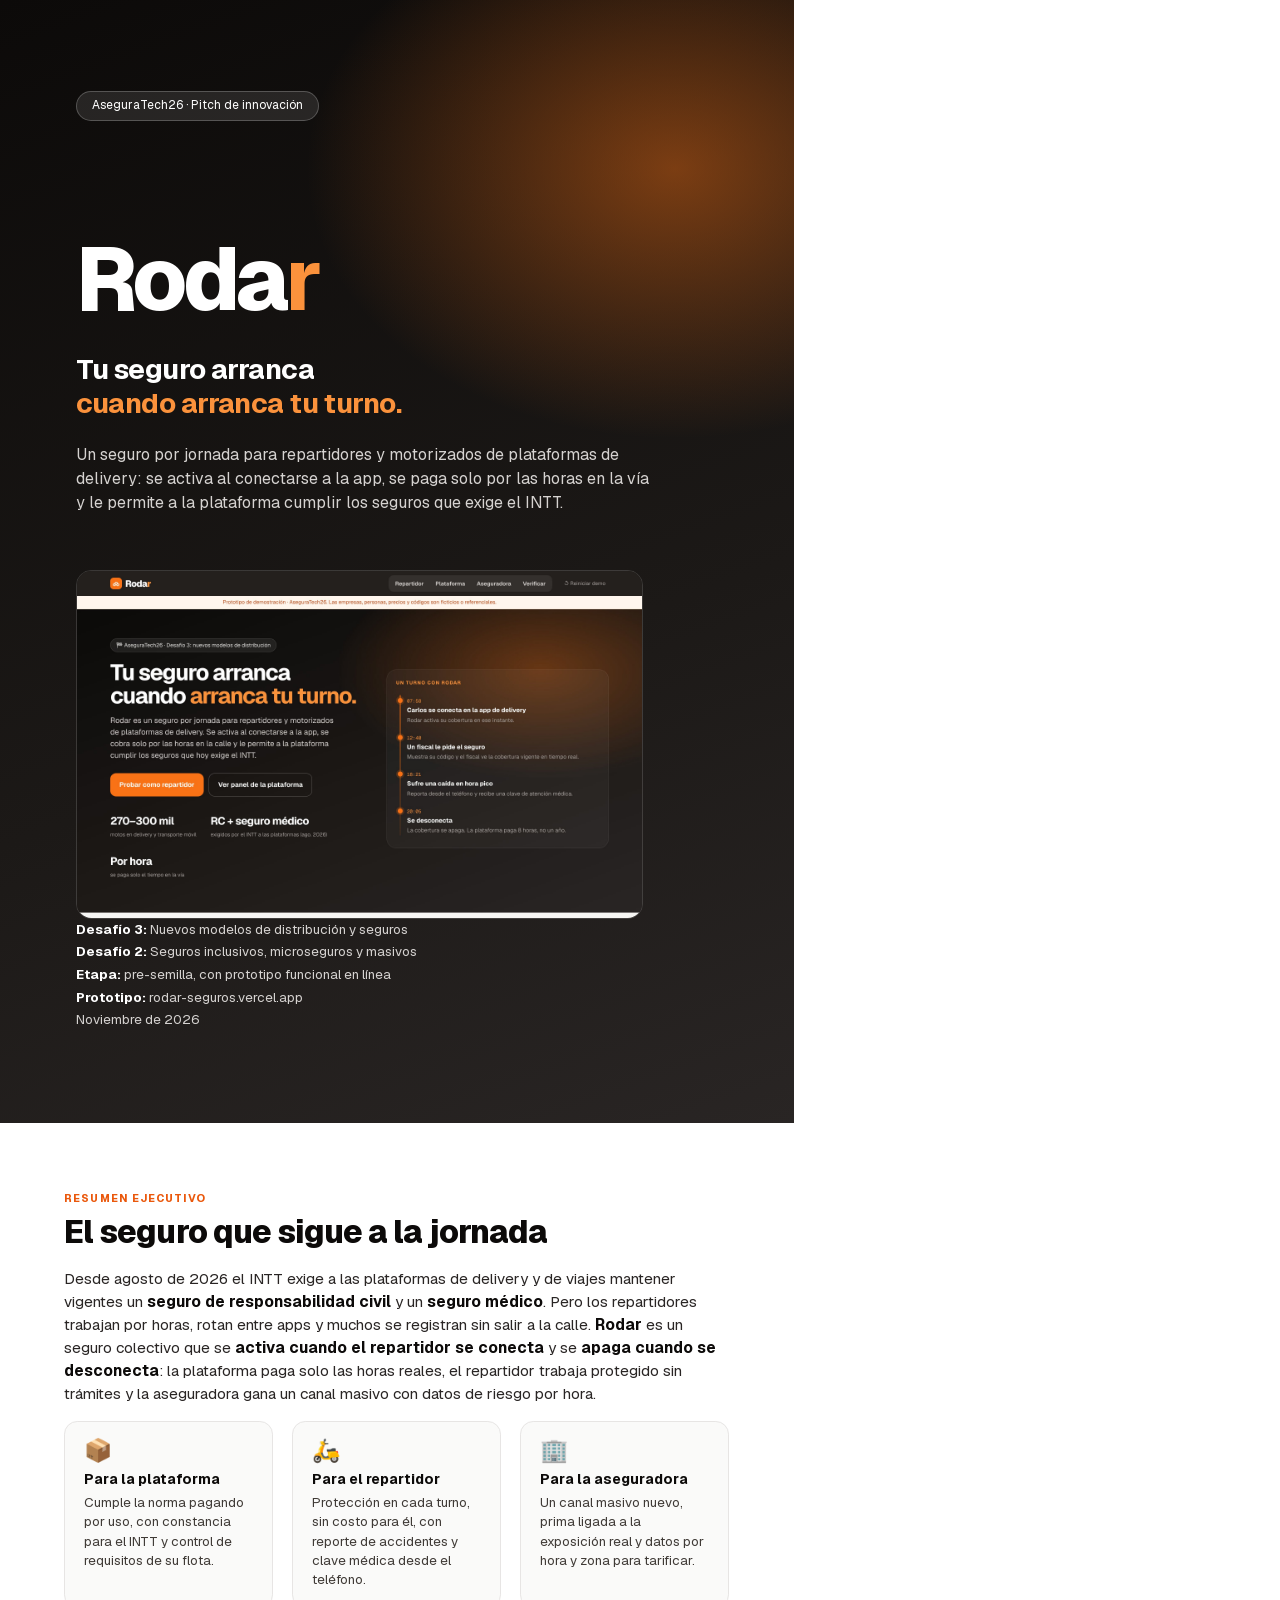
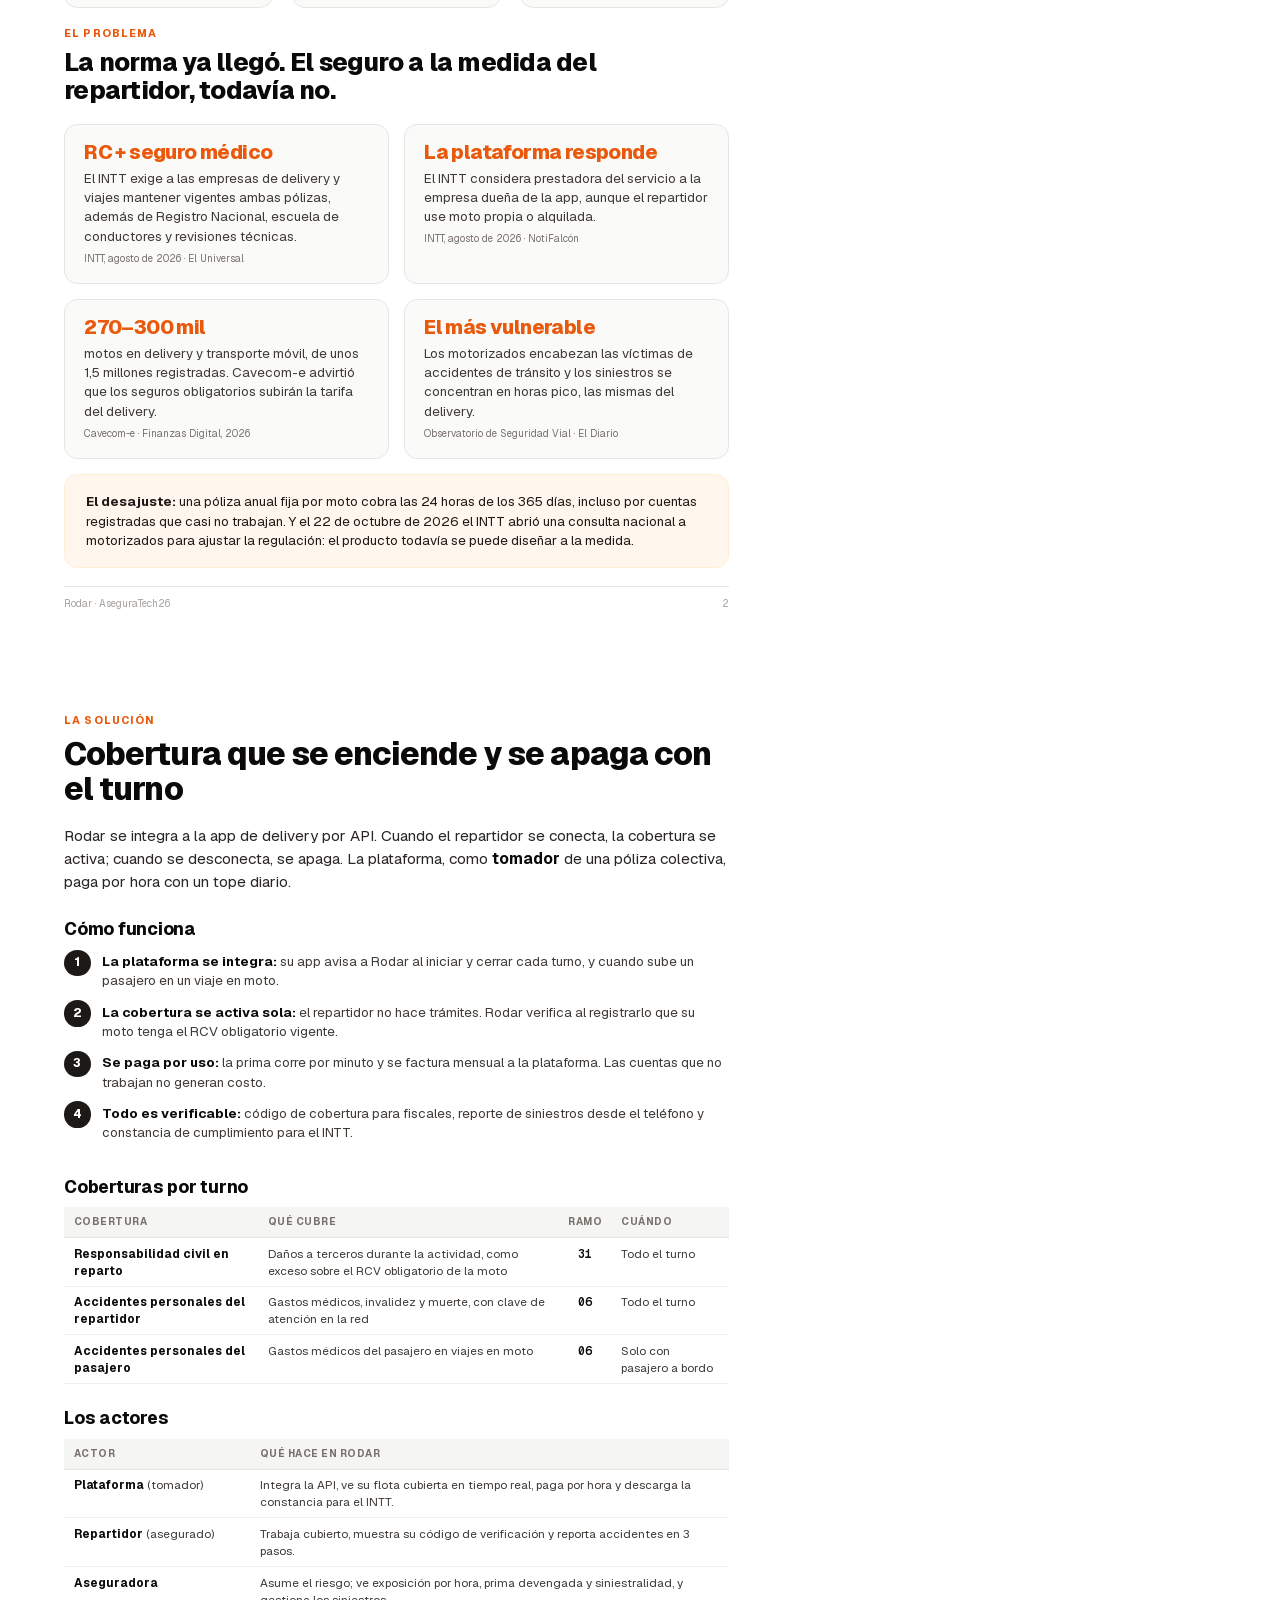
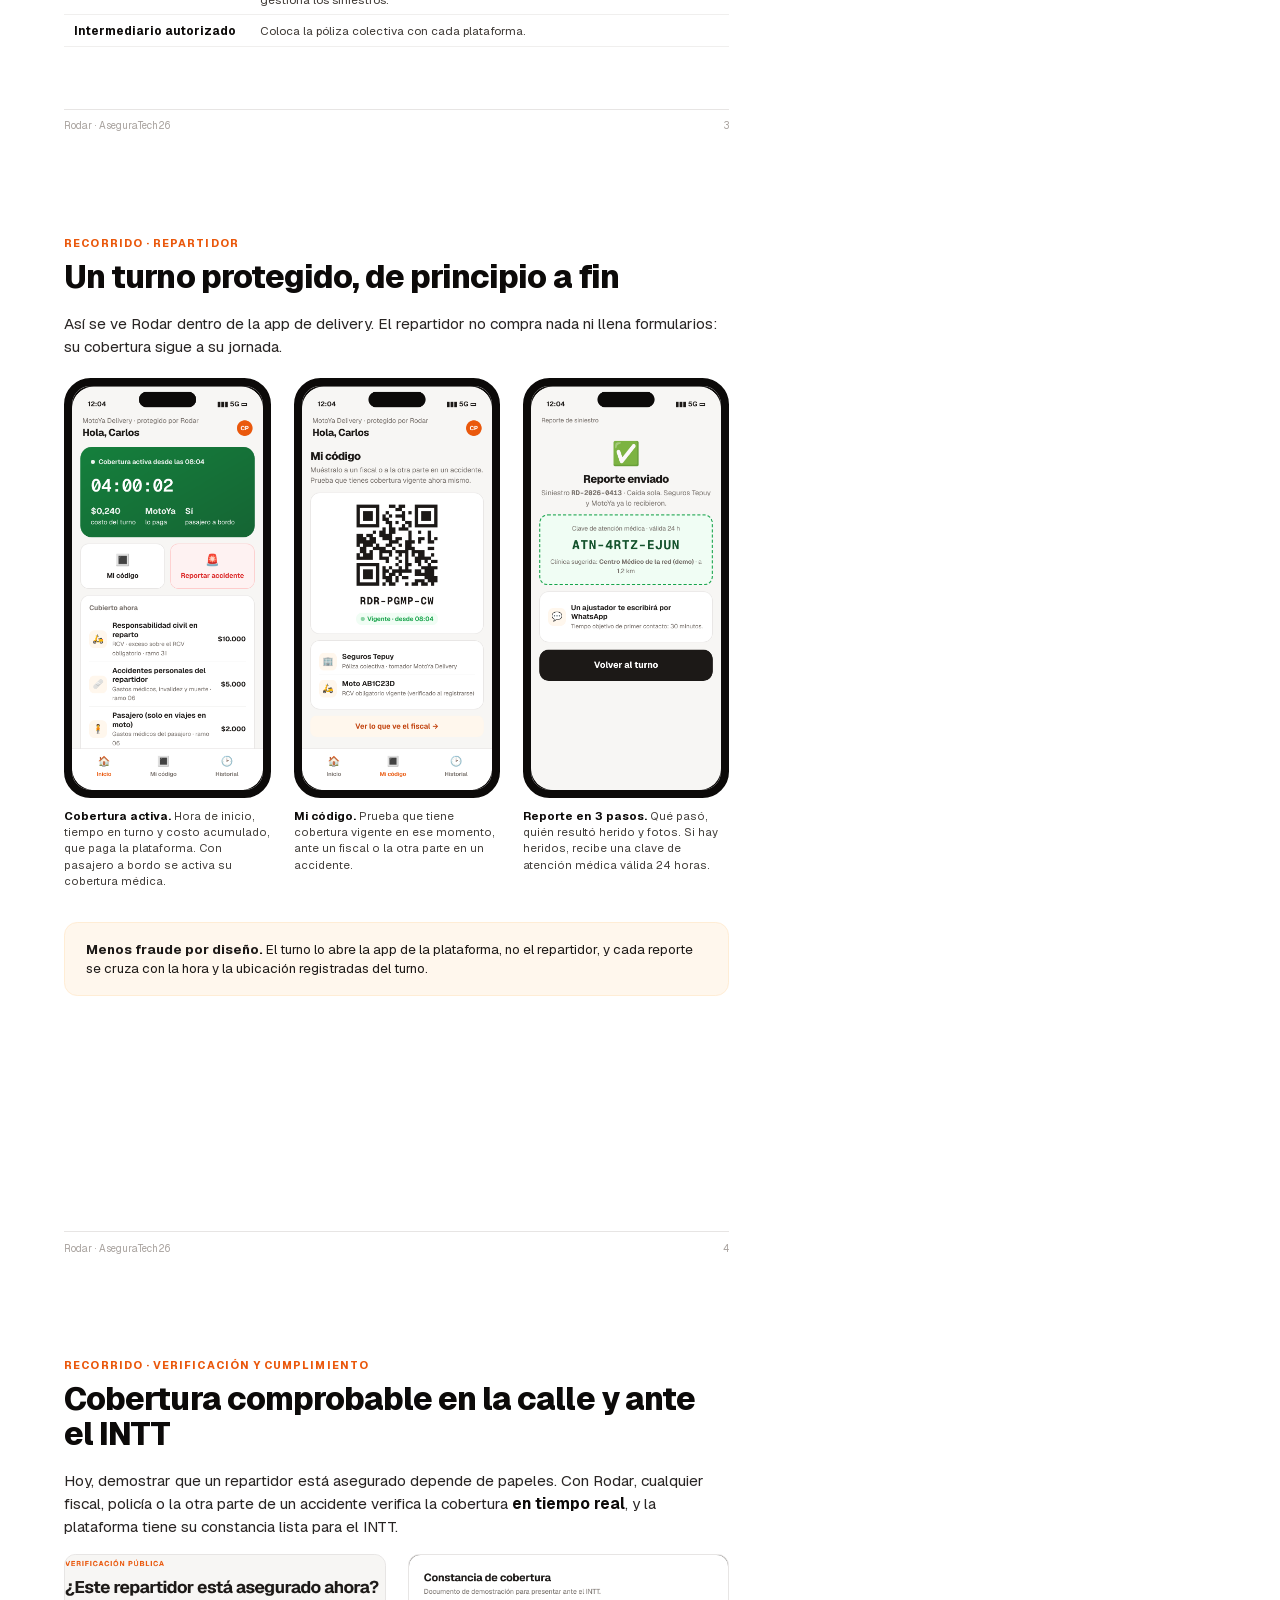
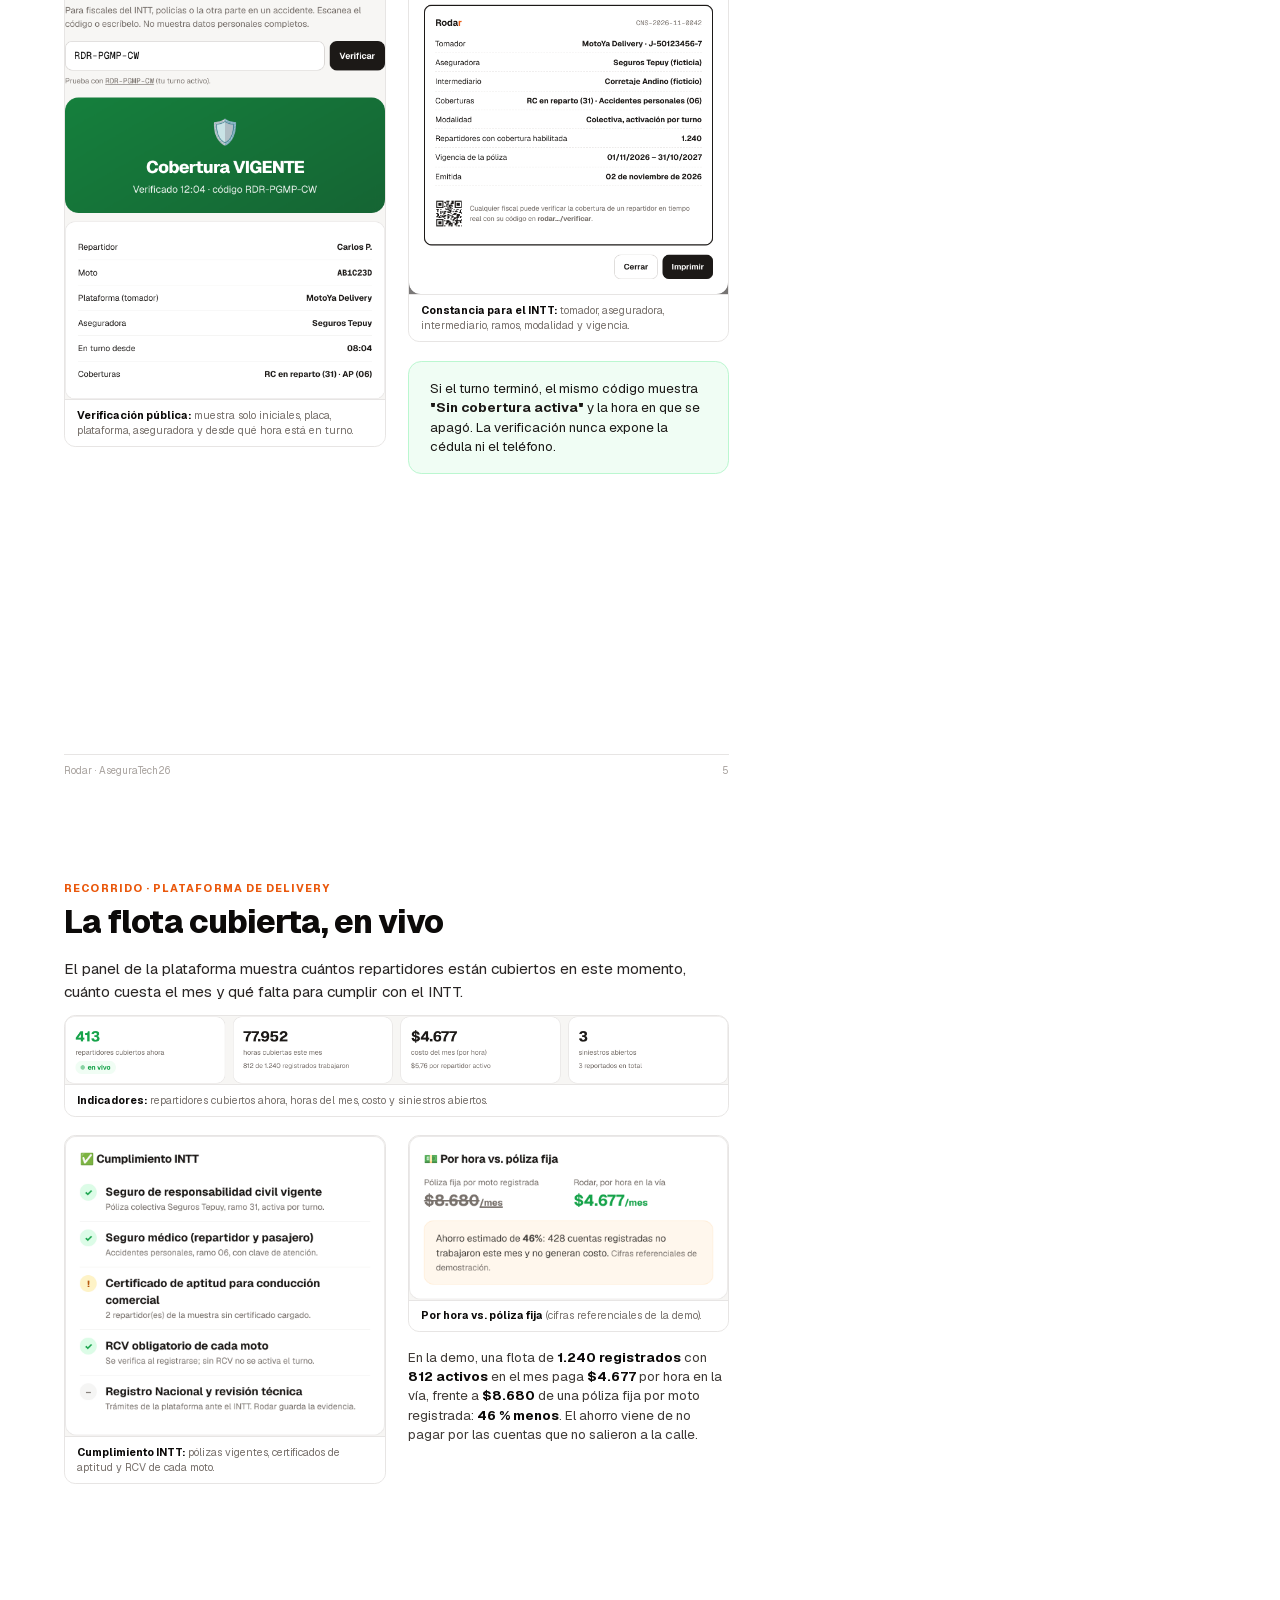
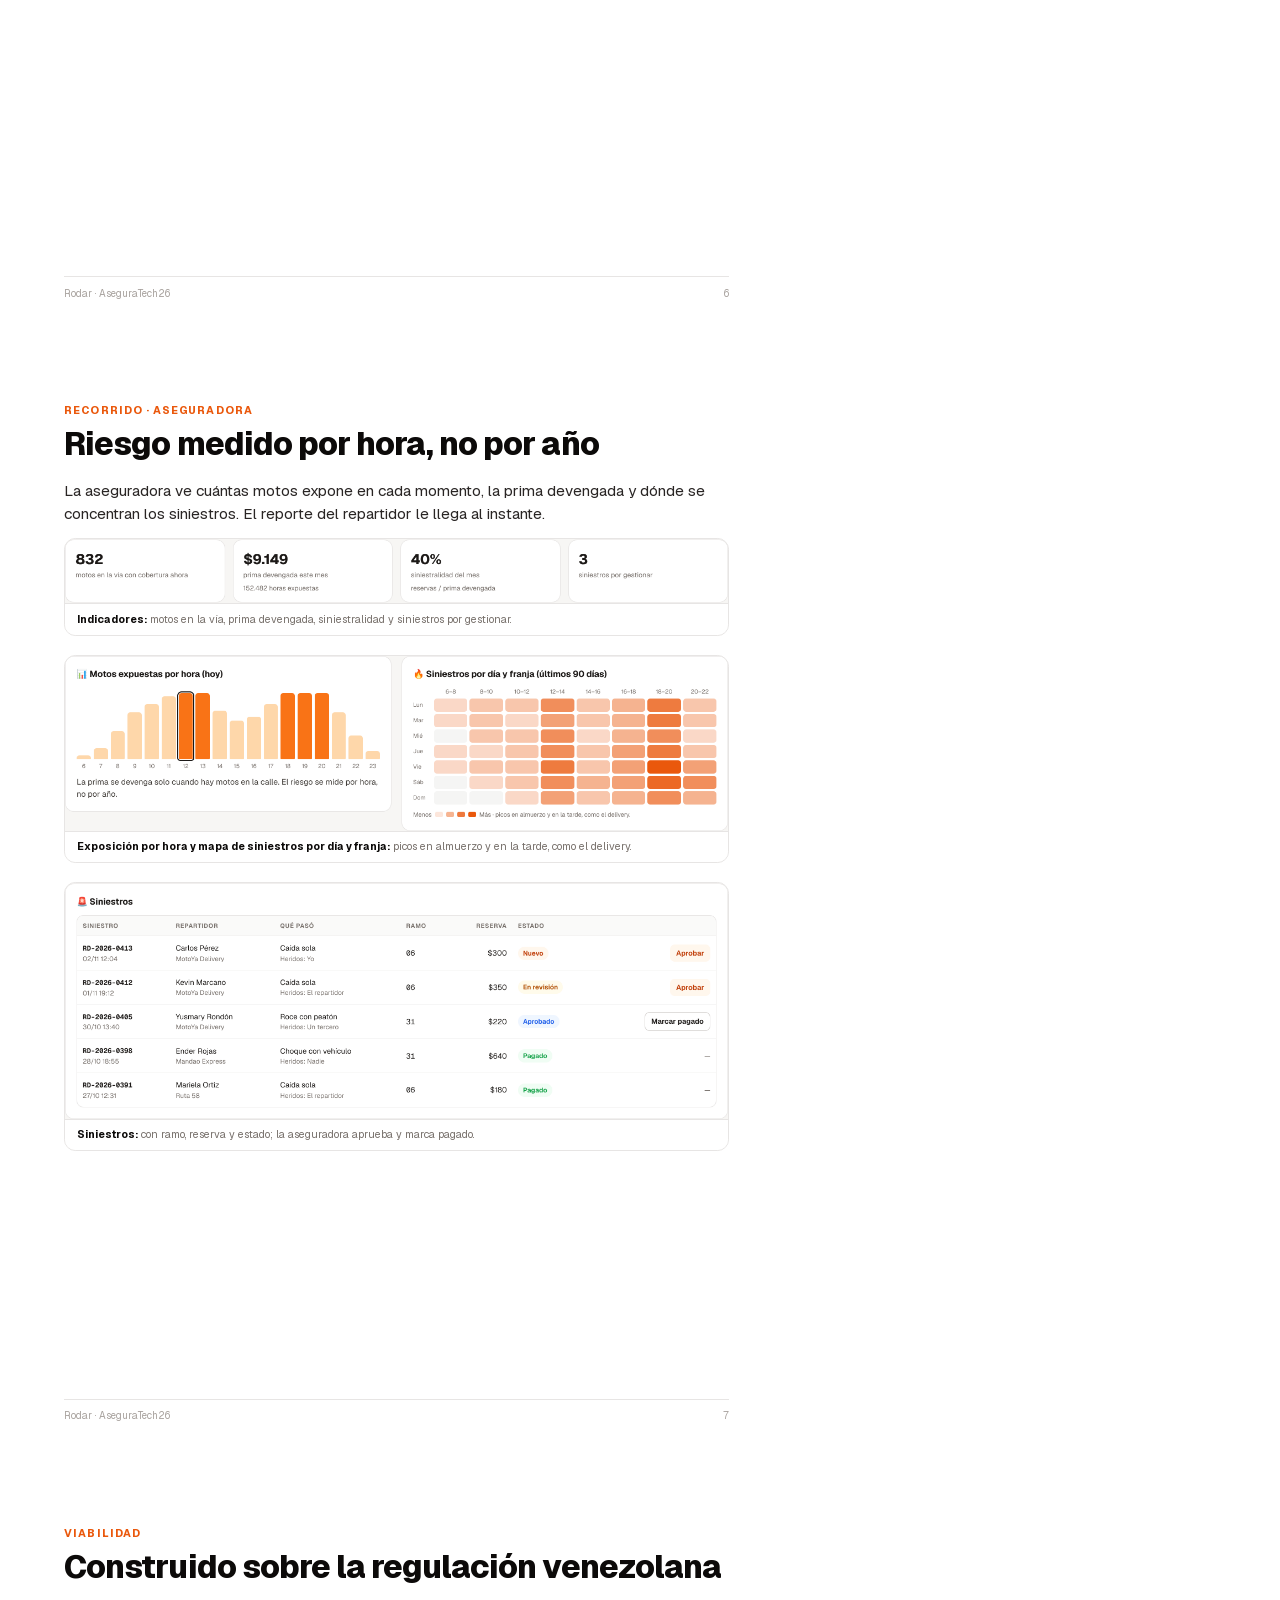
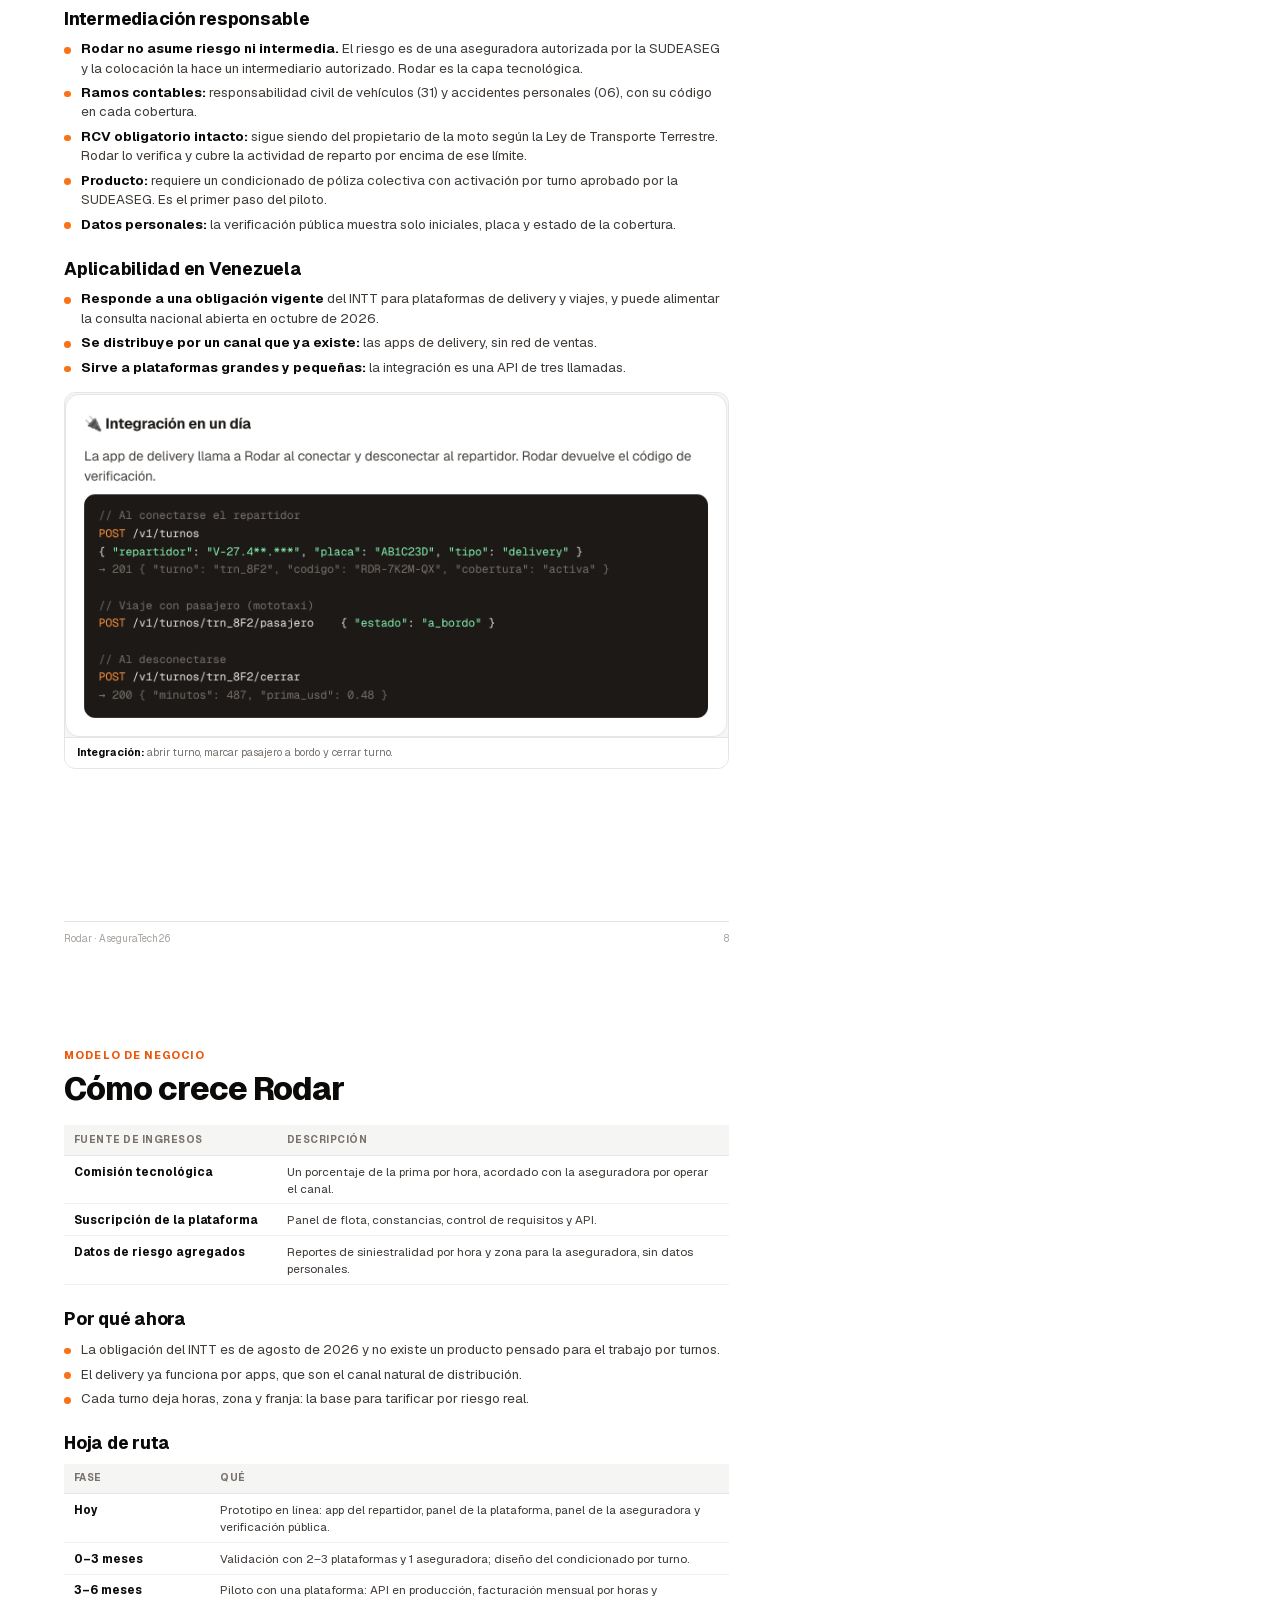
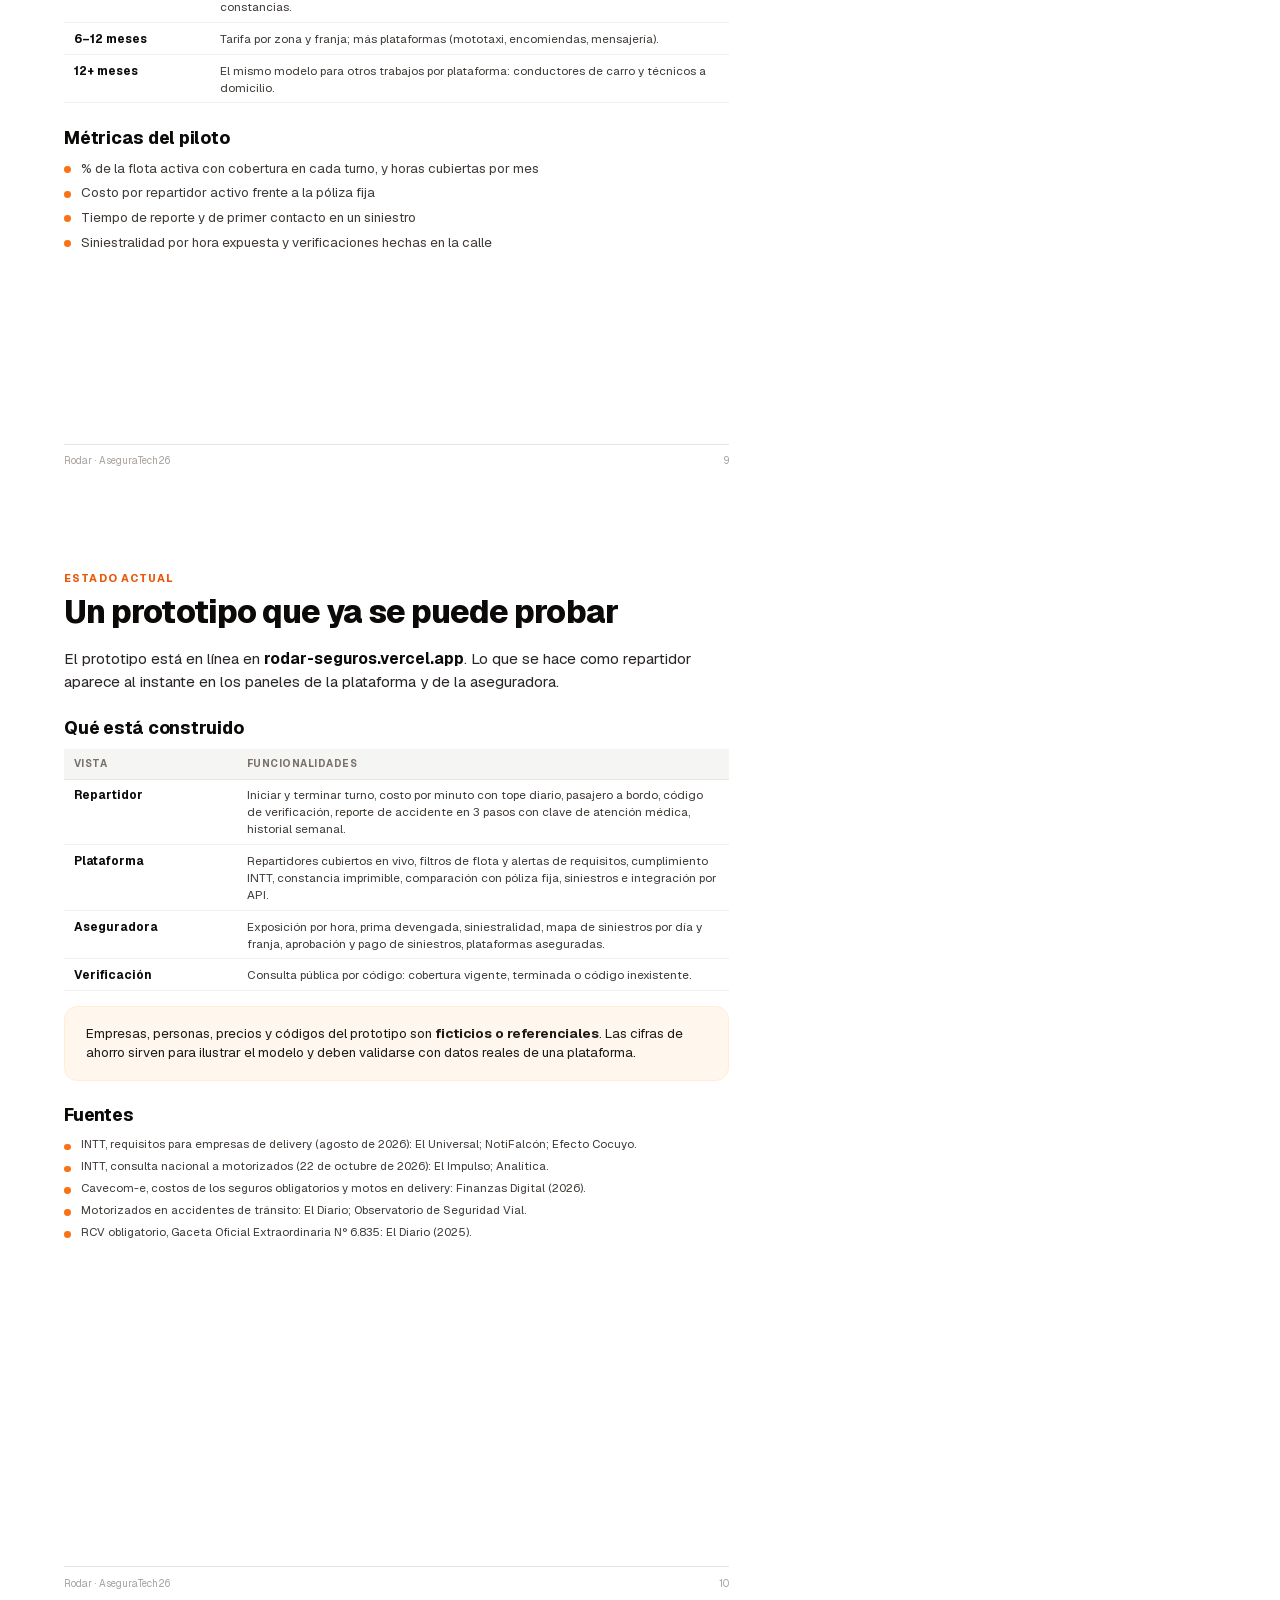
==== postulacion/principal.html @ de058128 "Rodar: prototipo, pitch y postulación AseguraTech26" ====
<!DOCTYPE html>
<html lang="es">
<head>
<meta charset="utf-8">
<title>Rodar — Propuesta de innovación · AseguraTech26</title>
<style>
  @font-face { font-family: Geist; src: url(geist.woff2) format("woff2"); font-weight: 100 900; }
  @font-face { font-family: GeistMono; src: url(geist-mono.woff2) format("woff2"); font-weight: 100 900; }
  @page { size: 210mm 297mm; margin: 0; }
  :root { --r50: #fff7ed; --r100: #ffedd5; --r200: #fed7aa; --r400: #fb923c; --r500: #f97316; --r600: #ea580c; --r700: #c2410c; --t950: #0c0a09; --t900: #1c1917; --t700: #44403c; --t500: #78716c; --t200: #e7e5e4; --t100: #f5f5f4; --verde: #16a34a; }
  * { box-sizing: border-box; margin: 0; padding: 0; }
  body { font-family: Geist, sans-serif; color: var(--t900); font-size: 10pt; line-height: 1.45; -webkit-print-color-adjust: exact; print-color-adjust: exact; }
  .pagina { width: 210mm; height: 297mm; position: relative; overflow: hidden; page-break-after: always; padding: 18mm 17mm 20mm; background: #fff; }
  .pagina:last-child { page-break-after: auto; }
  .pie { position: absolute; left: 17mm; right: 17mm; bottom: 9mm; display: flex; justify-content: space-between; font-size: 7.5pt; color: #a8a29e; border-top: 0.3mm solid var(--t200); padding-top: 2.5mm; }
  .seccion { font-size: 8pt; font-weight: 750; letter-spacing: 0.1em; text-transform: uppercase; color: var(--r600); }
  h1 { font-size: 24pt; font-weight: 800; letter-spacing: -0.03em; line-height: 1.1; color: var(--t950); margin: 2mm 0 5mm; }
  h2 { font-size: 13pt; font-weight: 750; letter-spacing: -0.015em; color: var(--t950); margin: 6mm 0 2mm; }
  h3 { font-size: 10.5pt; font-weight: 700; color: var(--t950); margin-bottom: 1mm; }
  p { color: #3f3a36; margin-bottom: 2.5mm; }
  p b, li b, td b { color: var(--t950); }
  .intro { font-size: 11.5pt; line-height: 1.5; color: #292524; }
  ul { list-style: none; margin-bottom: 3mm; }
  li { position: relative; padding-left: 4.5mm; margin-top: 1.4mm; color: #3f3a36; }
  li::before { content: ""; position: absolute; left: 0; top: 2mm; width: 1.8mm; height: 1.8mm; border-radius: 50%; background: var(--r500); }
  .cols { display: grid; grid-template-columns: 1fr 1fr; gap: 6mm; }
  .cols3 { display: grid; grid-template-columns: 1fr 1fr 1fr; gap: 5mm; }
  .tarjeta { border: 0.3mm solid var(--t200); border-radius: 3.5mm; padding: 4.5mm 5mm; background: #fafaf9; }
  .tarjeta .ic { font-size: 17pt; line-height: 1; margin-bottom: 2mm; }
  .tarjeta .dato { font-size: 15pt; font-weight: 800; letter-spacing: -0.03em; color: var(--r600); line-height: 1.05; margin-bottom: 1.5mm; }
  .fuente { font-size: 7.5pt; color: var(--t500); margin-top: 1.5mm; }
  .destacado { background: var(--r50); border: 0.3mm solid var(--r100); border-radius: 3.5mm; padding: 4.5mm 5.5mm; margin: 4mm 0; }
  .destacado.verde { background: #f0fdf4; border-color: #bbf7d0; }
  figure { border: 0.3mm solid var(--t200); border-radius: 3mm; overflow: hidden; background: #f7f6f4; }
  figure img { display: block; width: 100%; }
  figcaption { font-size: 8pt; color: var(--t500); padding: 2mm 3mm; background: #fff; border-top: 0.3mm solid var(--t200); }
  figcaption b { color: var(--t950); }
  .tel { text-align: center; }
  .tel img { width: 100%; border-radius: 7mm; border: 2.2mm solid var(--t950); display: block; }
  .tel p { font-size: 8.5pt; margin-top: 2.5mm; color: var(--t700); text-align: left; }
  .paso { display: flex; gap: 3mm; align-items: baseline; }
  .num { flex: 0 0 auto; width: 7mm; height: 7mm; border-radius: 50%; background: var(--t900); color: #fff; font-weight: 750; font-size: 9pt; display: inline-flex; align-items: center; justify-content: center; }
  table { width: 100%; border-collapse: collapse; font-size: 8.8pt; margin: 2mm 0 3mm; }
  th { text-align: left; font-size: 7.5pt; letter-spacing: 0.05em; text-transform: uppercase; color: var(--t500); background: var(--t100); padding: 2mm 2.5mm; border-bottom: 0.3mm solid var(--t200); }
  td { padding: 1.8mm 2.5mm; border-bottom: 0.3mm solid #f0efee; color: #3f3a36; vertical-align: top; }
  td.cod { font-family: GeistMono, monospace; text-align: center; color: var(--t950); font-weight: 600; }
  .mono { font-family: GeistMono, monospace; }
  .tl { position: relative; padding-left: 7mm; }
  .tl::before { content: ""; position: absolute; left: 2.2mm; top: 2mm; bottom: 2mm; width: 0.5mm; background: var(--r200); }
  .tl .it { position: relative; margin-bottom: 3mm; }
  .tl .it::before { content: ""; position: absolute; left: -6.3mm; top: 1.2mm; width: 3mm; height: 3mm; border-radius: 50%; background: var(--r500); }
  .tl .h { font-family: GeistMono, monospace; font-size: 8pt; color: var(--r600); }

  .portada { background: radial-gradient(150mm 110mm at 85% 15%, rgba(249,115,22,.45) 0%, transparent 65%), linear-gradient(160deg, #0c0a09 0%, #1c1917 60%, #292524 100%); color: #fff; padding: 24mm 20mm; display: flex; flex-direction: column; }
  .portada .logo { font-size: 66pt; font-weight: 800; letter-spacing: -0.045em; line-height: 1; margin-top: 30mm; }
  .portada .logo b { color: var(--r400); }
  .portada .lema { font-size: 21pt; font-weight: 700; line-height: 1.2; margin-top: 8mm; letter-spacing: -0.02em; }
  .portada .lema span { color: var(--r400); }
  .portada .sub { font-size: 12pt; color: #d6d3d1; margin-top: 6mm; line-height: 1.5; max-width: 155mm; }
  .portada .datos { margin-top: auto; font-size: 10pt; color: #d6d3d1; line-height: 1.7; }
  .portada .datos b { color: #fff; }
  .portada .vista { margin-top: 12mm; border-radius: 4mm; overflow: hidden; border: 0.4mm solid rgba(255,255,255,.15); width: 150mm; }
  .portada .vista img { width: 100%; display: block; }
  .chip { display: inline-block; align-self: flex-start; padding: 1.5mm 4mm; border-radius: 99px; background: rgba(255,255,255,0.1); border: 0.3mm solid rgba(255,255,255,0.22); font-size: 9pt; color: #fff; }
</style>
</head>
<body>

<!-- 1. Portada -->
<section class="pagina portada">
  <span class="chip">AseguraTech26 · Pitch de innovación</span>
  <div class="logo">Roda<b>r</b></div>
  <div class="lema">Tu seguro arranca<br><span>cuando arranca tu turno.</span></div>
  <p class="sub">Un seguro por jornada para repartidores y motorizados de plataformas de delivery: se activa al conectarse a la app, se paga solo por las horas en la vía y le permite a la plataforma cumplir los seguros que exige el INTT.</p>
  <div class="vista"><img src="img/landing.jpg" alt=""></div>
  <div class="datos">
    <b>Desafío 3:</b> Nuevos modelos de distribución y seguros<br>
    <b>Desafío 2:</b> Seguros inclusivos, microseguros y masivos<br>
    <b>Etapa:</b> pre-semilla, con prototipo funcional en línea<br>
    <b>Prototipo:</b> rodar-seguros.vercel.app<br>
    Noviembre de 2026
  </div>
</section>

<!-- 2. Resumen y problema -->
<section class="pagina">
  <div class="seccion">Resumen ejecutivo</div>
  <h1>El seguro que sigue a la jornada</h1>
  <p class="intro">Desde agosto de 2026 el INTT exige a las plataformas de delivery y de viajes mantener vigentes un <b>seguro de responsabilidad civil</b> y un <b>seguro médico</b>. Pero los repartidores trabajan por horas, rotan entre apps y muchos se registran sin salir a la calle. <b>Rodar</b> es un seguro colectivo que se <b>activa cuando el repartidor se conecta</b> y se <b>apaga cuando se desconecta</b>: la plataforma paga solo las horas reales, el repartidor trabaja protegido sin trámites y la aseguradora gana un canal masivo con datos de riesgo por hora.</p>
  <div class="cols3" style="margin:4mm 0">
    <div class="tarjeta"><div class="ic">📦</div><h3>Para la plataforma</h3><p style="margin:0">Cumple la norma pagando por uso, con constancia para el INTT y control de requisitos de su flota.</p></div>
    <div class="tarjeta"><div class="ic">🛵</div><h3>Para el repartidor</h3><p style="margin:0">Protección en cada turno, sin costo para él, con reporte de accidentes y clave médica desde el teléfono.</p></div>
    <div class="tarjeta"><div class="ic">🏢</div><h3>Para la aseguradora</h3><p style="margin:0">Un canal masivo nuevo, prima ligada a la exposición real y datos por hora y zona para tarificar.</p></div>
  </div>

  <div class="seccion" style="margin-top:5mm">El problema</div>
  <h1 style="font-size:19pt">La norma ya llegó. El seguro a la medida del repartidor, todavía no.</h1>
  <div class="cols" style="gap:4mm">
    <div class="tarjeta"><div class="dato">RC + seguro médico</div><p style="margin:0">El INTT exige a las empresas de delivery y viajes mantener vigentes ambas pólizas, además de Registro Nacional, escuela de conductores y revisiones técnicas.</p><div class="fuente">INTT, agosto de 2026 · El Universal</div></div>
    <div class="tarjeta"><div class="dato">La plataforma responde</div><p style="margin:0">El INTT considera prestadora del servicio a la empresa dueña de la app, aunque el repartidor use moto propia o alquilada.</p><div class="fuente">INTT, agosto de 2026 · NotiFalcón</div></div>
    <div class="tarjeta"><div class="dato">270–300 mil</div><p style="margin:0">motos en delivery y transporte móvil, de unos 1,5 millones registradas. Cavecom-e advirtió que los seguros obligatorios subirán la tarifa del delivery.</p><div class="fuente">Cavecom-e · Finanzas Digital, 2026</div></div>
    <div class="tarjeta"><div class="dato">El más vulnerable</div><p style="margin:0">Los motorizados encabezan las víctimas de accidentes de tránsito y los siniestros se concentran en horas pico, las mismas del delivery.</p><div class="fuente">Observatorio de Seguridad Vial · El Diario</div></div>
  </div>
  <div class="destacado"><b>El desajuste:</b> una póliza anual fija por moto cobra las 24 horas de los 365 días, incluso por cuentas registradas que casi no trabajan. Y el 22 de octubre de 2026 el INTT abrió una consulta nacional a motorizados para ajustar la regulación: el producto todavía se puede diseñar a la medida.</div>
  <div class="pie"><span>Rodar · AseguraTech26</span><span>2</span></div>
</section>

<!-- 3. Solución -->
<section class="pagina">
  <div class="seccion">La solución</div>
  <h1>Cobertura que se enciende y se apaga con el turno</h1>
  <p class="intro">Rodar se integra a la app de delivery por API. Cuando el repartidor se conecta, la cobertura se activa; cuando se desconecta, se apaga. La plataforma, como <b>tomador</b> de una póliza colectiva, paga por hora con un tope diario.</p>

  <h2>Cómo funciona</h2>
  <div class="paso"><span class="num">1</span><p><b>La plataforma se integra:</b> su app avisa a Rodar al iniciar y cerrar cada turno, y cuando sube un pasajero en un viaje en moto.</p></div>
  <div class="paso"><span class="num">2</span><p><b>La cobertura se activa sola:</b> el repartidor no hace trámites. Rodar verifica al registrarlo que su moto tenga el RCV obligatorio vigente.</p></div>
  <div class="paso"><span class="num">3</span><p><b>Se paga por uso:</b> la prima corre por minuto y se factura mensual a la plataforma. Las cuentas que no trabajan no generan costo.</p></div>
  <div class="paso"><span class="num">4</span><p><b>Todo es verificable:</b> código de cobertura para fiscales, reporte de siniestros desde el teléfono y constancia de cumplimiento para el INTT.</p></div>

  <h2>Coberturas por turno</h2>
  <table>
    <tr><th>Cobertura</th><th>Qué cubre</th><th style="text-align:center">Ramo</th><th>Cuándo</th></tr>
    <tr><td><b>Responsabilidad civil en reparto</b></td><td>Daños a terceros durante la actividad, como exceso sobre el RCV obligatorio de la moto</td><td class="cod">31</td><td>Todo el turno</td></tr>
    <tr><td><b>Accidentes personales del repartidor</b></td><td>Gastos médicos, invalidez y muerte, con clave de atención en la red</td><td class="cod">06</td><td>Todo el turno</td></tr>
    <tr><td><b>Accidentes personales del pasajero</b></td><td>Gastos médicos del pasajero en viajes en moto</td><td class="cod">06</td><td>Solo con pasajero a bordo</td></tr>
  </table>

  <h2>Los actores</h2>
  <table>
    <tr><th style="width:28%">Actor</th><th>Qué hace en Rodar</th></tr>
    <tr><td><b>Plataforma</b> (tomador)</td><td>Integra la API, ve su flota cubierta en tiempo real, paga por hora y descarga la constancia para el INTT.</td></tr>
    <tr><td><b>Repartidor</b> (asegurado)</td><td>Trabaja cubierto, muestra su código de verificación y reporta accidentes en 3 pasos.</td></tr>
    <tr><td><b>Aseguradora</b></td><td>Asume el riesgo; ve exposición por hora, prima devengada y siniestralidad, y gestiona los siniestros.</td></tr>
    <tr><td><b>Intermediario autorizado</b></td><td>Coloca la póliza colectiva con cada plataforma.</td></tr>
  </table>
  <div class="pie"><span>Rodar · AseguraTech26</span><span>3</span></div>
</section>

<!-- 4. Repartidor -->
<section class="pagina">
  <div class="seccion">Recorrido · Repartidor</div>
  <h1>Un turno protegido, de principio a fin</h1>
  <p class="intro">Así se ve Rodar dentro de la app de delivery. El repartidor no compra nada ni llena formularios: su cobertura sigue a su jornada.</p>
  <div class="cols3" style="margin-top:5mm;gap:6mm">
    <div class="tel"><img src="img/tel-on.png" alt=""><p><b>Cobertura activa.</b> Hora de inicio, tiempo en turno y costo acumulado, que paga la plataforma. Con pasajero a bordo se activa su cobertura médica.</p></div>
    <div class="tel"><img src="img/tel-codigo.png" alt=""><p><b>Mi código.</b> Prueba que tiene cobertura vigente en ese momento, ante un fiscal o la otra parte en un accidente.</p></div>
    <div class="tel"><img src="img/tel-enviado.png" alt=""><p><b>Reporte en 3 pasos.</b> Qué pasó, quién resultó herido y fotos. Si hay heridos, recibe una clave de atención médica válida 24 horas.</p></div>
  </div>
  <div class="destacado" style="margin-top:6mm"><b>Menos fraude por diseño.</b> El turno lo abre la app de la plataforma, no el repartidor, y cada reporte se cruza con la hora y la ubicación registradas del turno.</div>
  <div class="pie"><span>Rodar · AseguraTech26</span><span>4</span></div>
</section>

<!-- 5. Verificación y constancia -->
<section class="pagina">
  <div class="seccion">Recorrido · Verificación y cumplimiento</div>
  <h1>Cobertura comprobable en la calle y ante el INTT</h1>
  <p class="intro">Hoy, demostrar que un repartidor está asegurado depende de papeles. Con Rodar, cualquier fiscal, policía o la otra parte de un accidente verifica la cobertura <b>en tiempo real</b>, y la plataforma tiene su constancia lista para el INTT.</p>
  <div class="cols" style="margin-top:4mm;align-items:start">
    <figure><img src="img/verificar.png" alt=""><figcaption><b>Verificación pública:</b> muestra solo iniciales, placa, plataforma, aseguradora y desde qué hora está en turno.</figcaption></figure>
    <div>
      <figure><img src="img/plat-constancia.png" alt=""><figcaption><b>Constancia para el INTT:</b> tomador, aseguradora, intermediario, ramos, modalidad y vigencia.</figcaption></figure>
      <div class="destacado verde" style="margin-top:5mm">Si el turno terminó, el mismo código muestra <b>"Sin cobertura activa"</b> y la hora en que se apagó. La verificación nunca expone la cédula ni el teléfono.</div>
    </div>
  </div>
  <div class="pie"><span>Rodar · AseguraTech26</span><span>5</span></div>
</section>

<!-- 6. Plataforma -->
<section class="pagina">
  <div class="seccion">Recorrido · Plataforma de delivery</div>
  <h1>La flota cubierta, en vivo</h1>
  <p class="intro">El panel de la plataforma muestra cuántos repartidores están cubiertos en este momento, cuánto cuesta el mes y qué falta para cumplir con el INTT.</p>
  <figure style="margin-top:3mm"><img src="img/plat-kpis.png" alt=""><figcaption><b>Indicadores:</b> repartidores cubiertos ahora, horas del mes, costo y siniestros abiertos.</figcaption></figure>
  <div class="cols" style="margin-top:5mm;align-items:start">
    <figure><img src="img/plat-cumplimiento.png" alt=""><figcaption><b>Cumplimiento INTT:</b> pólizas vigentes, certificados de aptitud y RCV de cada moto.</figcaption></figure>
    <div>
      <figure><img src="img/plat-ahorro.png" alt=""><figcaption><b>Por hora vs. póliza fija</b> (cifras referenciales de la demo).</figcaption></figure>
      <p style="margin-top:4mm">En la demo, una flota de <b>1.240 registrados</b> con <b>812 activos</b> en el mes paga <b>$4.677</b> por hora en la vía, frente a <b>$8.680</b> de una póliza fija por moto registrada: <b>46 % menos</b>. El ahorro viene de no pagar por las cuentas que no salieron a la calle.</p>
    </div>
  </div>
  <div class="pie"><span>Rodar · AseguraTech26</span><span>6</span></div>
</section>

<!-- 7. Aseguradora -->
<section class="pagina">
  <div class="seccion">Recorrido · Aseguradora</div>
  <h1>Riesgo medido por hora, no por año</h1>
  <p class="intro">La aseguradora ve cuántas motos expone en cada momento, la prima devengada y dónde se concentran los siniestros. El reporte del repartidor le llega al instante.</p>
  <figure style="margin-top:3mm"><img src="img/ase-kpis.png" alt=""><figcaption><b>Indicadores:</b> motos en la vía, prima devengada, siniestralidad y siniestros por gestionar.</figcaption></figure>
  <figure style="margin-top:5mm"><img src="img/ase-graficos.png" alt=""><figcaption><b>Exposición por hora y mapa de siniestros por día y franja:</b> picos en almuerzo y en la tarde, como el delivery.</figcaption></figure>
  <figure style="margin-top:5mm"><img src="img/ase-siniestros.png" alt=""><figcaption><b>Siniestros:</b> con ramo, reserva y estado; la aseguradora aprueba y marca pagado.</figcaption></figure>
  <div class="pie"><span>Rodar · AseguraTech26</span><span>7</span></div>
</section>

<!-- 8. Regulación -->
<section class="pagina">
  <div class="seccion">Viabilidad</div>
  <h1>Construido sobre la regulación venezolana</h1>
  <h2>Intermediación responsable</h2>
  <ul>
    <li><b>Rodar no asume riesgo ni intermedia.</b> El riesgo es de una aseguradora autorizada por la SUDEASEG y la colocación la hace un intermediario autorizado. Rodar es la capa tecnológica.</li>
    <li><b>Ramos contables:</b> responsabilidad civil de vehículos (31) y accidentes personales (06), con su código en cada cobertura.</li>
    <li><b>RCV obligatorio intacto:</b> sigue siendo del propietario de la moto según la Ley de Transporte Terrestre. Rodar lo verifica y cubre la actividad de reparto por encima de ese límite.</li>
    <li><b>Producto:</b> requiere un condicionado de póliza colectiva con activación por turno aprobado por la SUDEASEG. Es el primer paso del piloto.</li>
    <li><b>Datos personales:</b> la verificación pública muestra solo iniciales, placa y estado de la cobertura.</li>
  </ul>
  <h2>Aplicabilidad en Venezuela</h2>
  <ul>
    <li><b>Responde a una obligación vigente</b> del INTT para plataformas de delivery y viajes, y puede alimentar la consulta nacional abierta en octubre de 2026.</li>
    <li><b>Se distribuye por un canal que ya existe:</b> las apps de delivery, sin red de ventas.</li>
    <li><b>Sirve a plataformas grandes y pequeñas:</b> la integración es una API de tres llamadas.</li>
  </ul>
  <figure style="margin-top:4mm"><img src="img/plat-api.png" alt=""><figcaption><b>Integración:</b> abrir turno, marcar pasajero a bordo y cerrar turno.</figcaption></figure>
  <div class="pie"><span>Rodar · AseguraTech26</span><span>8</span></div>
</section>

<!-- 9. Negocio y ruta -->
<section class="pagina">
  <div class="seccion">Modelo de negocio</div>
  <h1>Cómo crece Rodar</h1>
  <table>
    <tr><th style="width:32%">Fuente de ingresos</th><th>Descripción</th></tr>
    <tr><td><b>Comisión tecnológica</b></td><td>Un porcentaje de la prima por hora, acordado con la aseguradora por operar el canal.</td></tr>
    <tr><td><b>Suscripción de la plataforma</b></td><td>Panel de flota, constancias, control de requisitos y API.</td></tr>
    <tr><td><b>Datos de riesgo agregados</b></td><td>Reportes de siniestralidad por hora y zona para la aseguradora, sin datos personales.</td></tr>
  </table>
  <h2>Por qué ahora</h2>
  <ul>
    <li>La obligación del INTT es de agosto de 2026 y no existe un producto pensado para el trabajo por turnos.</li>
    <li>El delivery ya funciona por apps, que son el canal natural de distribución.</li>
    <li>Cada turno deja horas, zona y franja: la base para tarificar por riesgo real.</li>
  </ul>
  <h2>Hoja de ruta</h2>
  <table>
    <tr><th style="width:22%">Fase</th><th>Qué</th></tr>
    <tr><td><b>Hoy</b></td><td>Prototipo en línea: app del repartidor, panel de la plataforma, panel de la aseguradora y verificación pública.</td></tr>
    <tr><td><b>0–3 meses</b></td><td>Validación con 2–3 plataformas y 1 aseguradora; diseño del condicionado por turno.</td></tr>
    <tr><td><b>3–6 meses</b></td><td>Piloto con una plataforma: API en producción, facturación mensual por horas y constancias.</td></tr>
    <tr><td><b>6–12 meses</b></td><td>Tarifa por zona y franja; más plataformas (mototaxi, encomiendas, mensajería).</td></tr>
    <tr><td><b>12+ meses</b></td><td>El mismo modelo para otros trabajos por plataforma: conductores de carro y técnicos a domicilio.</td></tr>
  </table>
  <h2>Métricas del piloto</h2>
  <ul>
    <li>% de la flota activa con cobertura en cada turno, y horas cubiertas por mes</li>
    <li>Costo por repartidor activo frente a la póliza fija</li>
    <li>Tiempo de reporte y de primer contacto en un siniestro</li>
    <li>Siniestralidad por hora expuesta y verificaciones hechas en la calle</li>
  </ul>
  <div class="pie"><span>Rodar · AseguraTech26</span><span>9</span></div>
</section>

<!-- 10. Estado -->
<section class="pagina">
  <div class="seccion">Estado actual</div>
  <h1>Un prototipo que ya se puede probar</h1>
  <p class="intro">El prototipo está en línea en <b>rodar-seguros.vercel.app</b>. Lo que se hace como repartidor aparece al instante en los paneles de la plataforma y de la aseguradora.</p>
  <h2>Qué está construido</h2>
  <table>
    <tr><th style="width:26%">Vista</th><th>Funcionalidades</th></tr>
    <tr><td><b>Repartidor</b></td><td>Iniciar y terminar turno, costo por minuto con tope diario, pasajero a bordo, código de verificación, reporte de accidente en 3 pasos con clave de atención médica, historial semanal.</td></tr>
    <tr><td><b>Plataforma</b></td><td>Repartidores cubiertos en vivo, filtros de flota y alertas de requisitos, cumplimiento INTT, constancia imprimible, comparación con póliza fija, siniestros e integración por API.</td></tr>
    <tr><td><b>Aseguradora</b></td><td>Exposición por hora, prima devengada, siniestralidad, mapa de siniestros por día y franja, aprobación y pago de siniestros, plataformas aseguradas.</td></tr>
    <tr><td><b>Verificación</b></td><td>Consulta pública por código: cobertura vigente, terminada o código inexistente.</td></tr>
  </table>
  <div class="destacado">Empresas, personas, precios y códigos del prototipo son <b>ficticios o referenciales</b>. Las cifras de ahorro sirven para ilustrar el modelo y deben validarse con datos reales de una plataforma.</div>
  <h2>Fuentes</h2>
  <ul style="font-size:8.6pt">
    <li>INTT, requisitos para empresas de delivery (agosto de 2026): El Universal; NotiFalcón; Efecto Cocuyo.</li>
    <li>INTT, consulta nacional a motorizados (22 de octubre de 2026): El Impulso; Analítica.</li>
    <li>Cavecom-e, costos de los seguros obligatorios y motos en delivery: Finanzas Digital (2026).</li>
    <li>Motorizados en accidentes de tránsito: El Diario; Observatorio de Seguridad Vial.</li>
    <li>RCV obligatorio, Gaceta Oficial Extraordinaria N° 6.835: El Diario (2025).</li>
  </ul>
  <div class="pie"><span>Rodar · AseguraTech26</span><span>10</span></div>
</section>

</body>
</html>
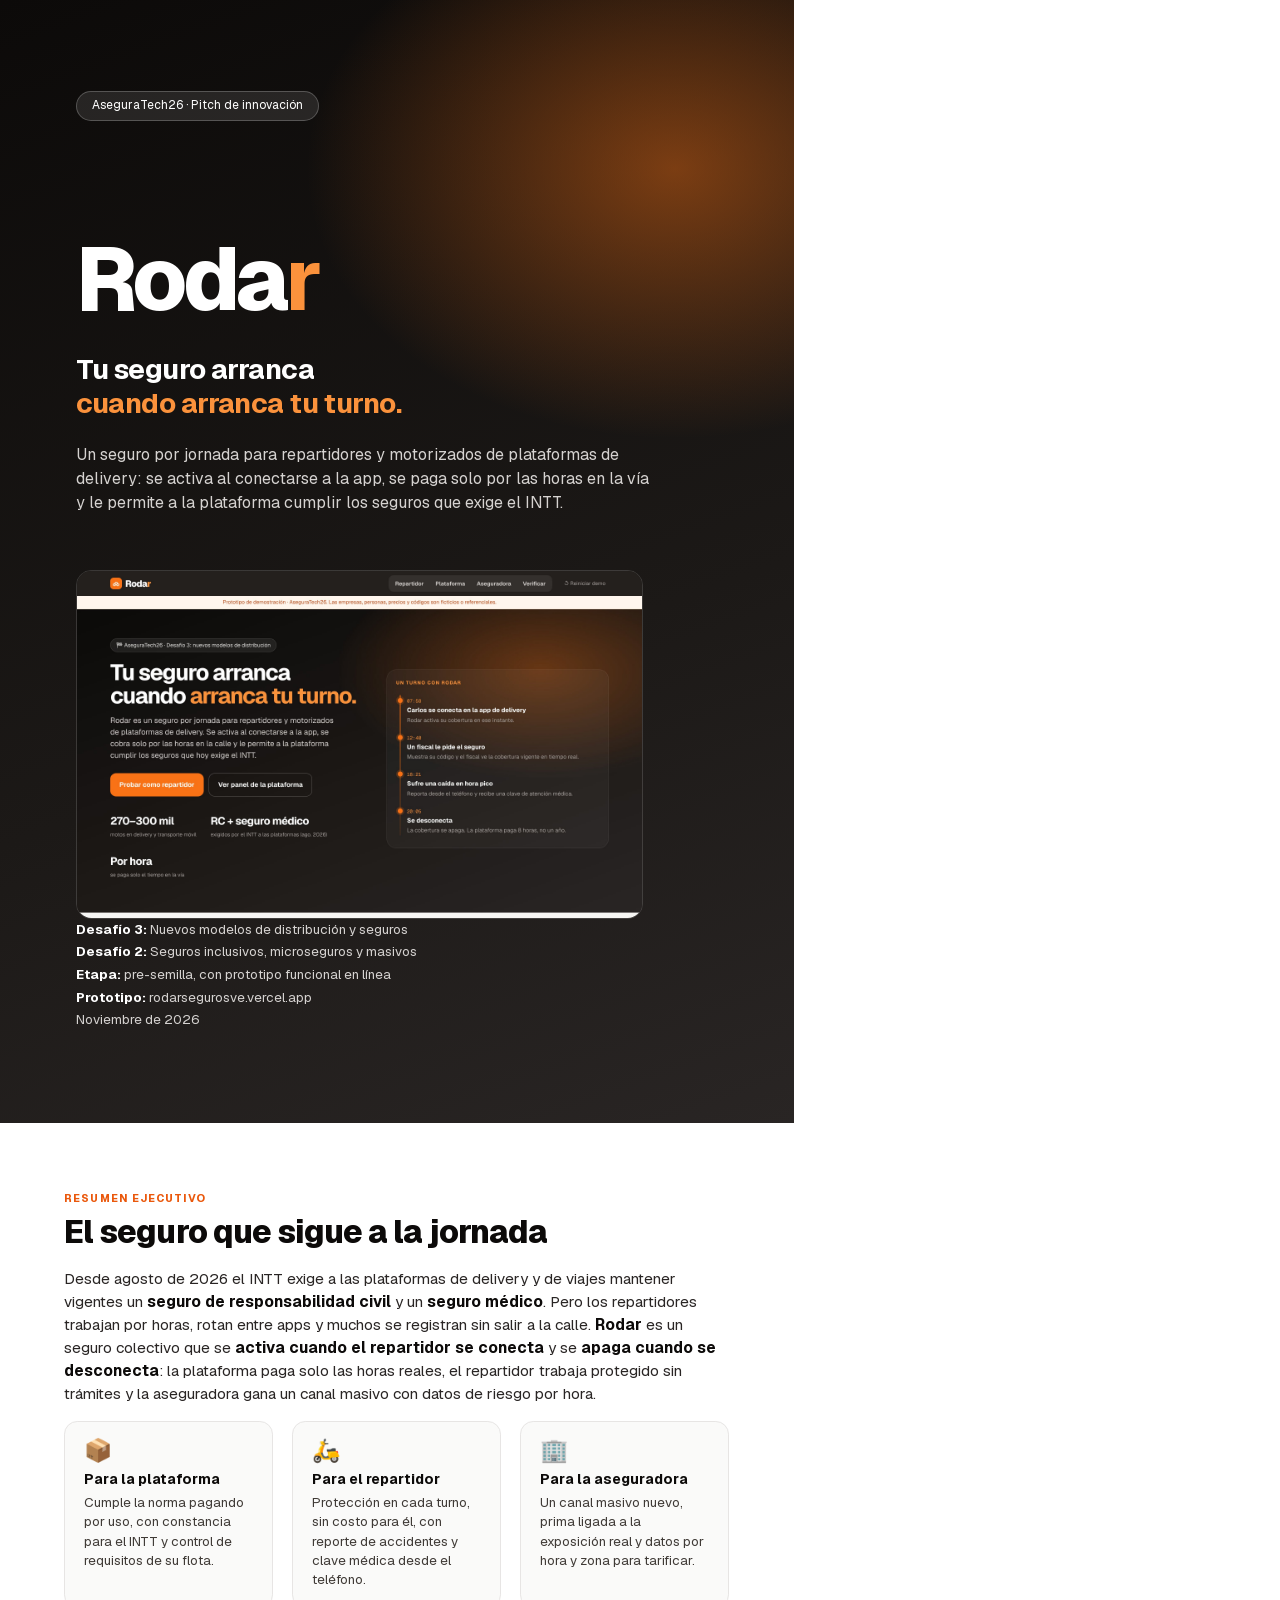
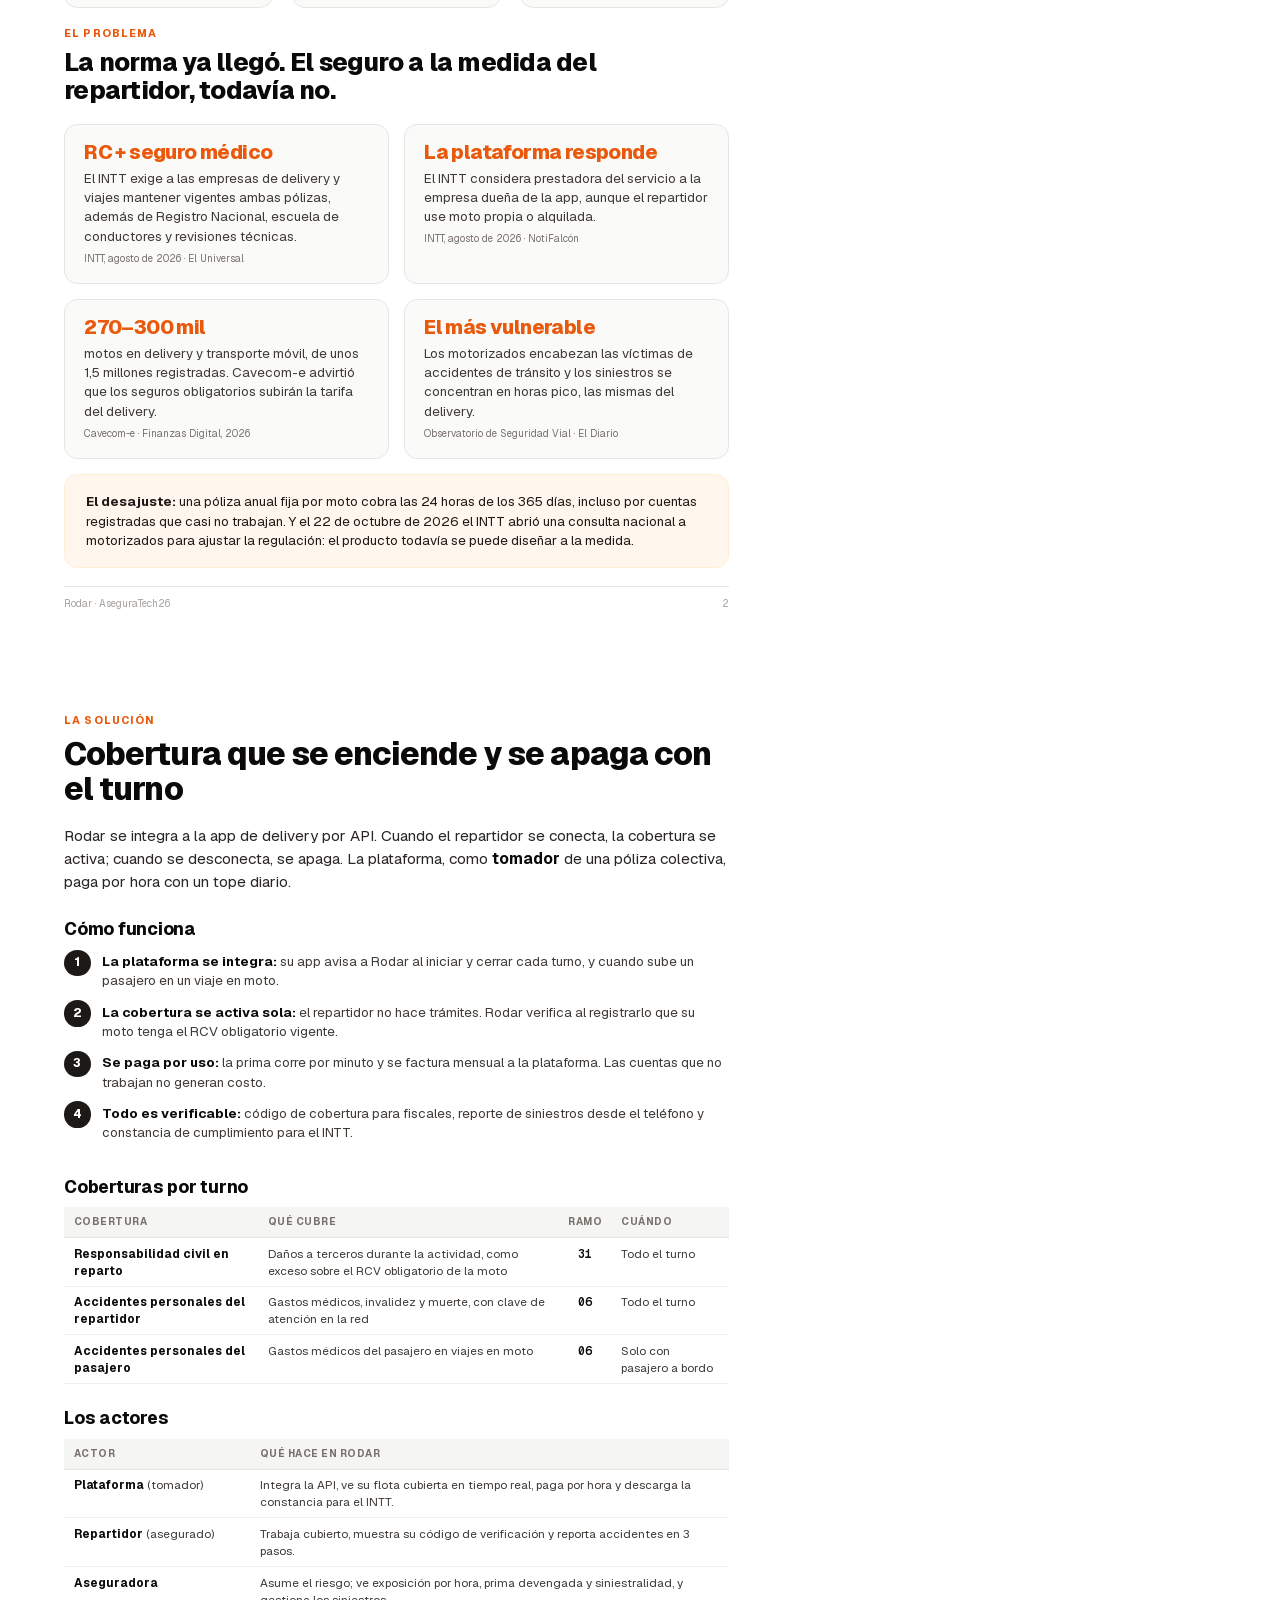
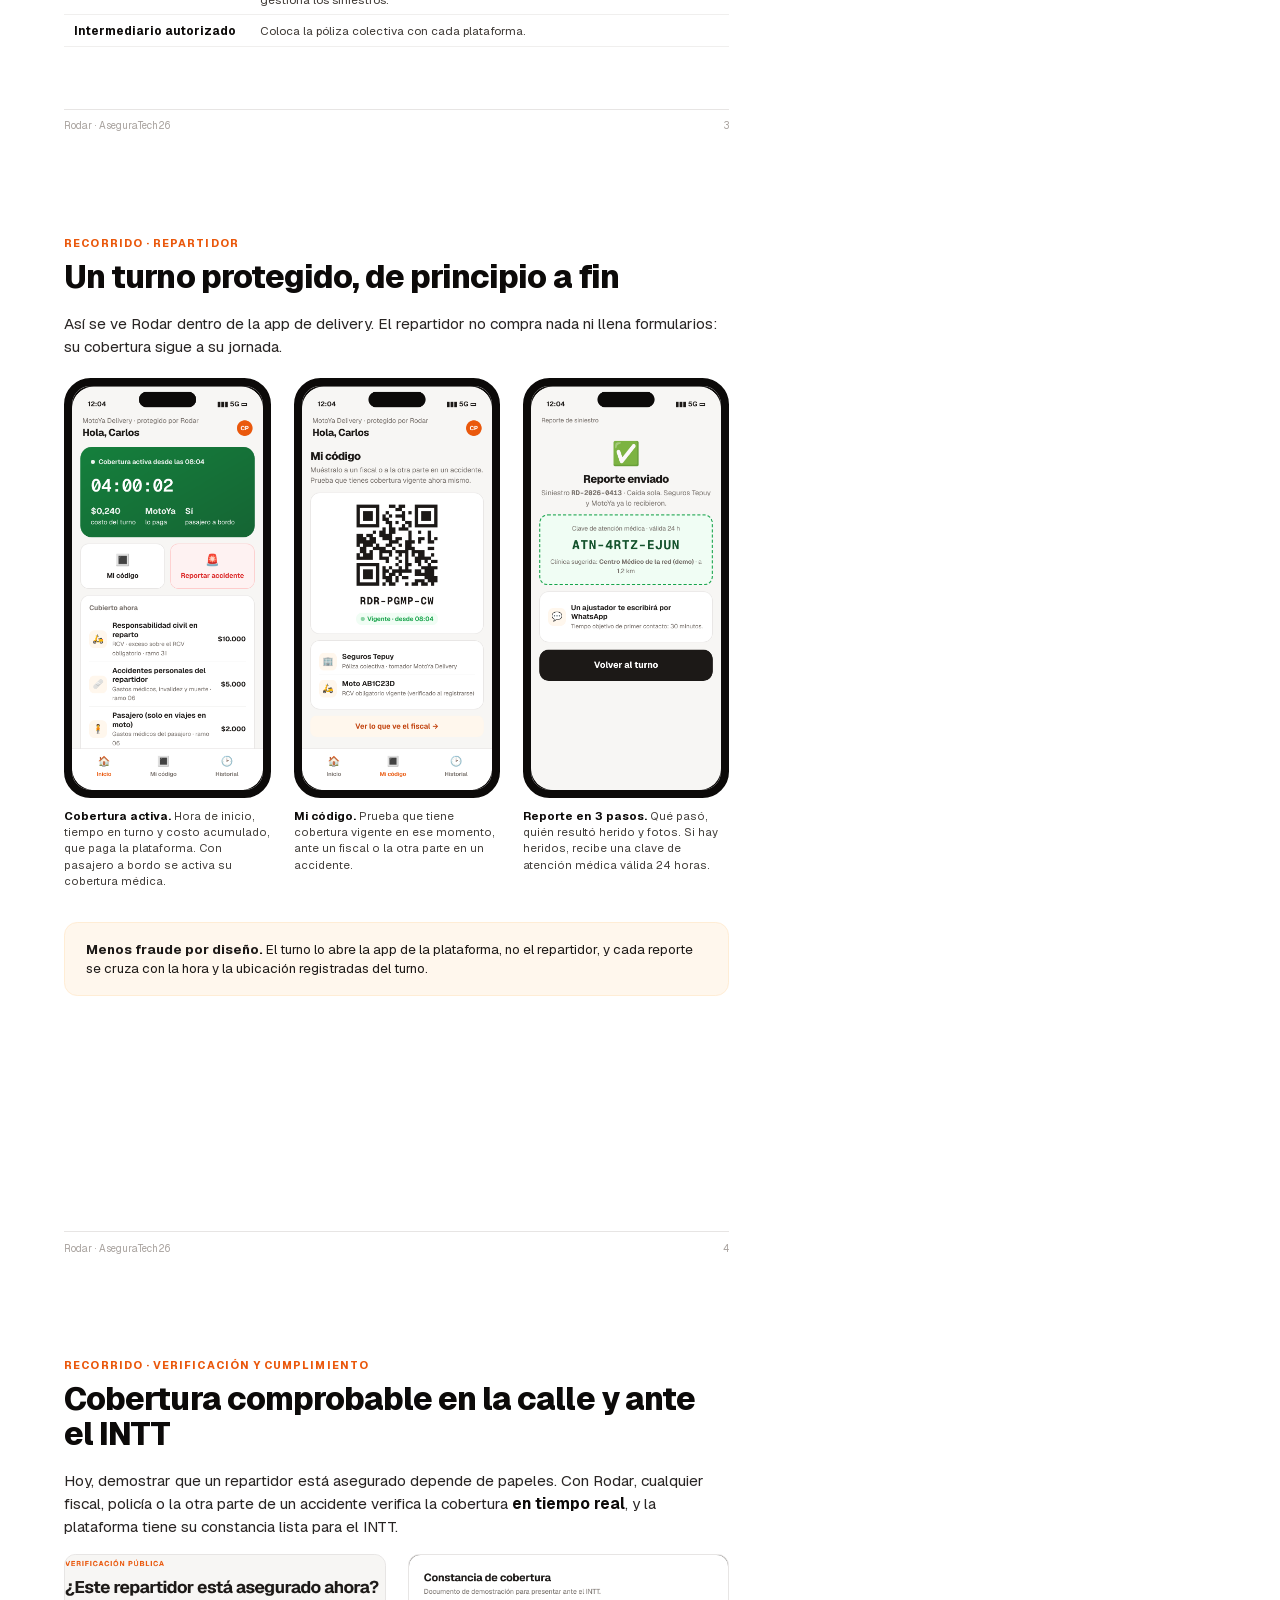
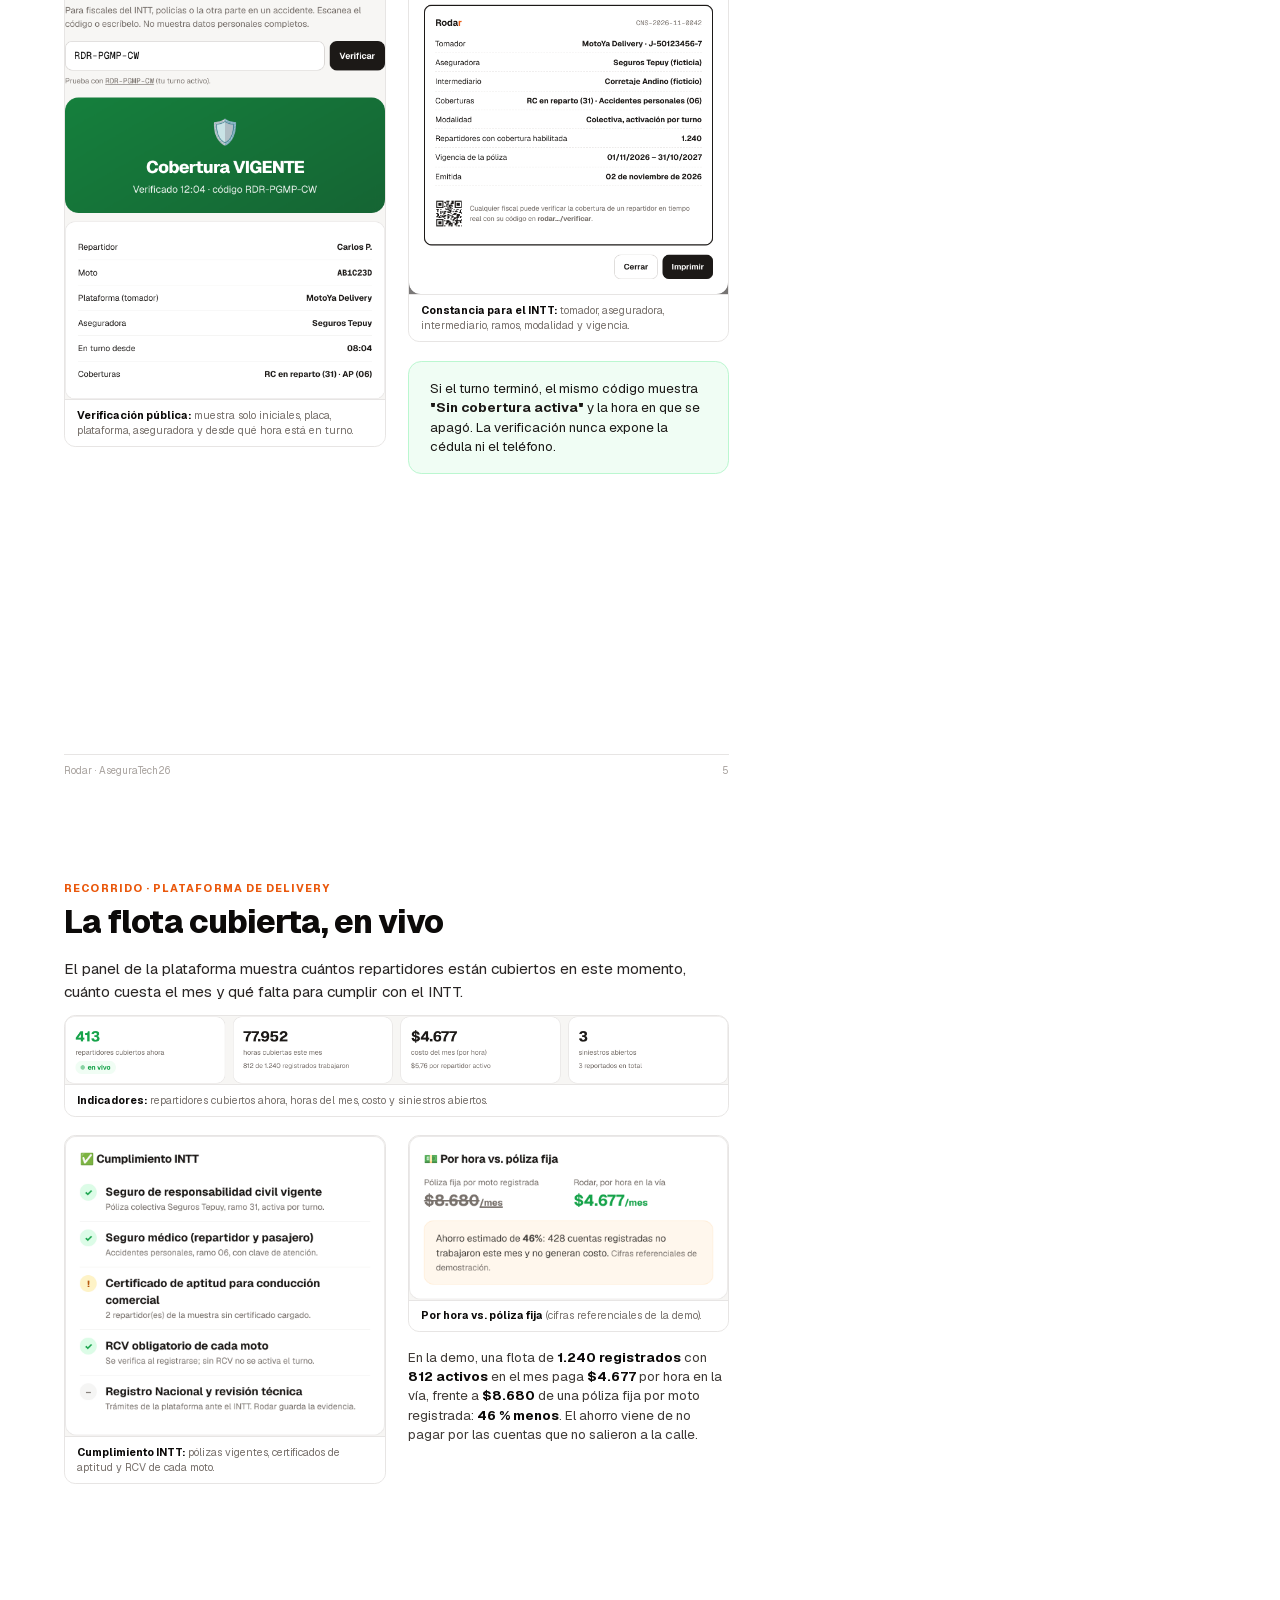
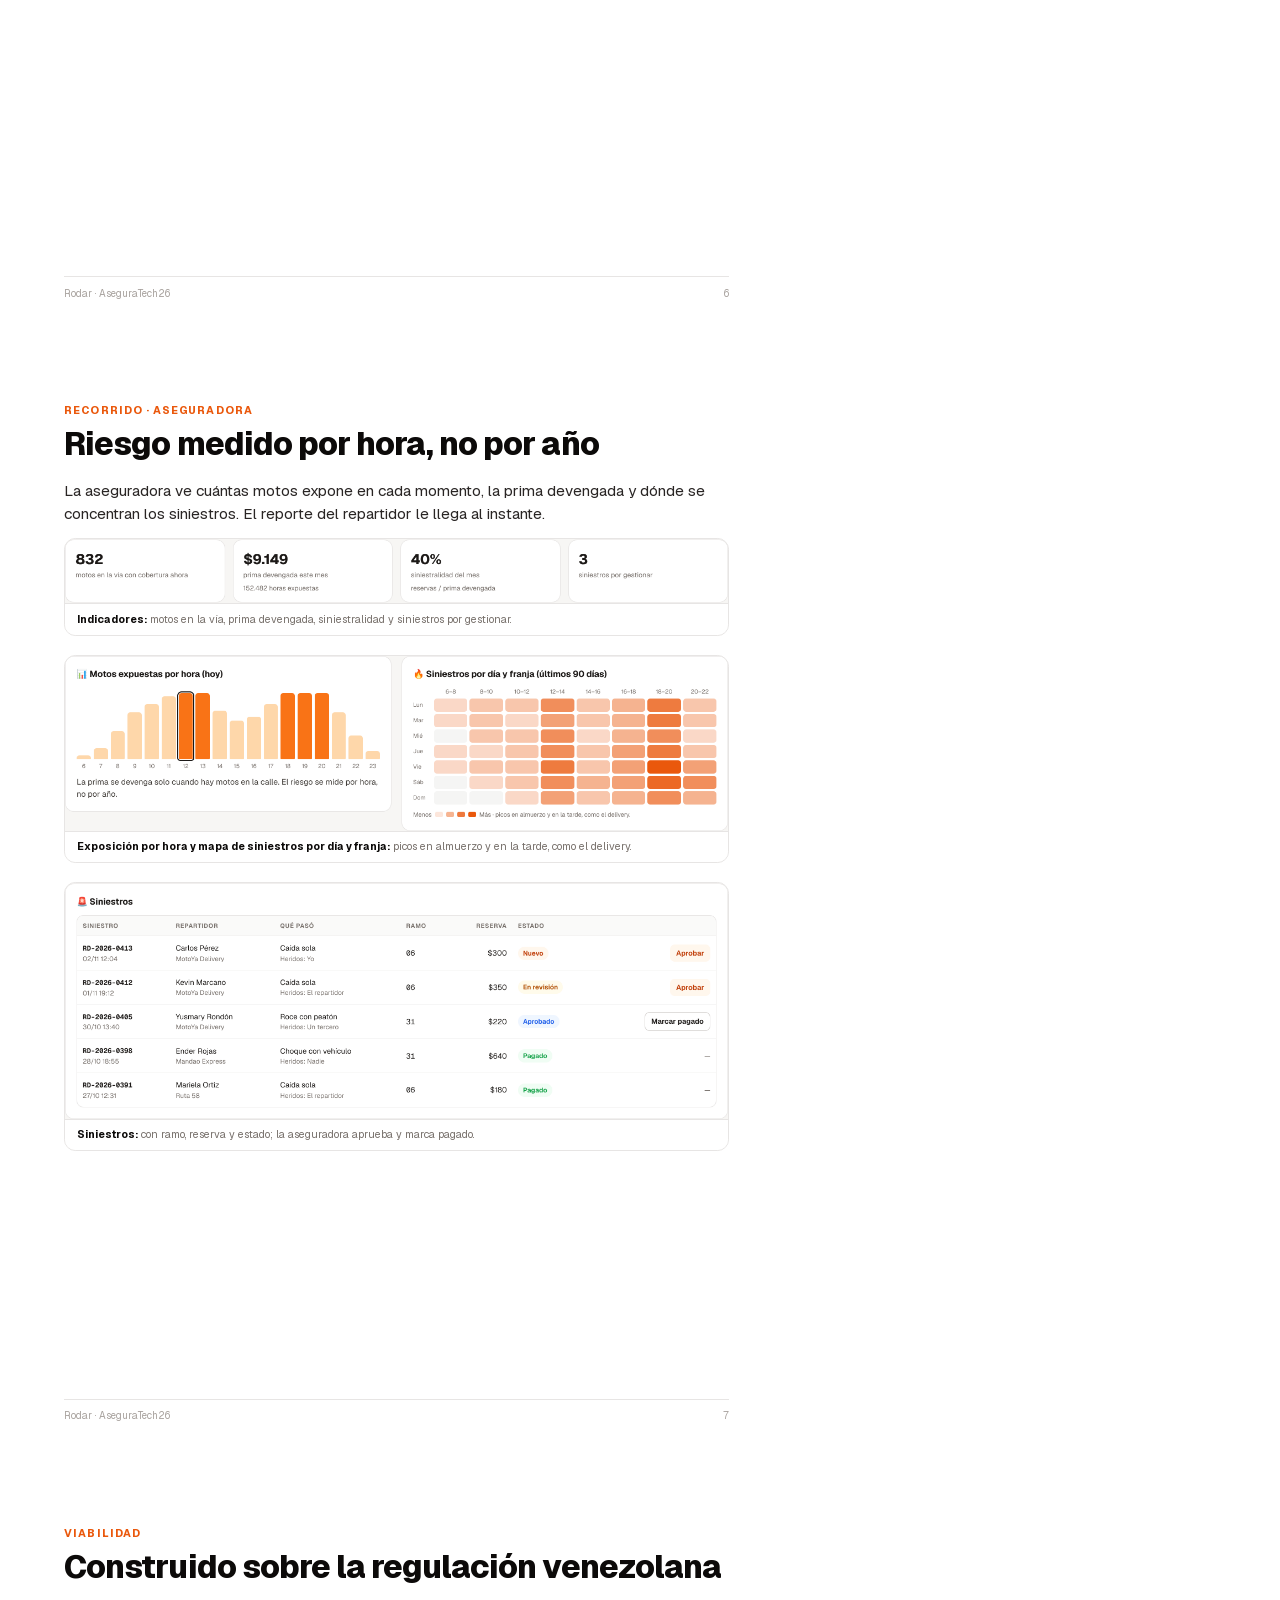
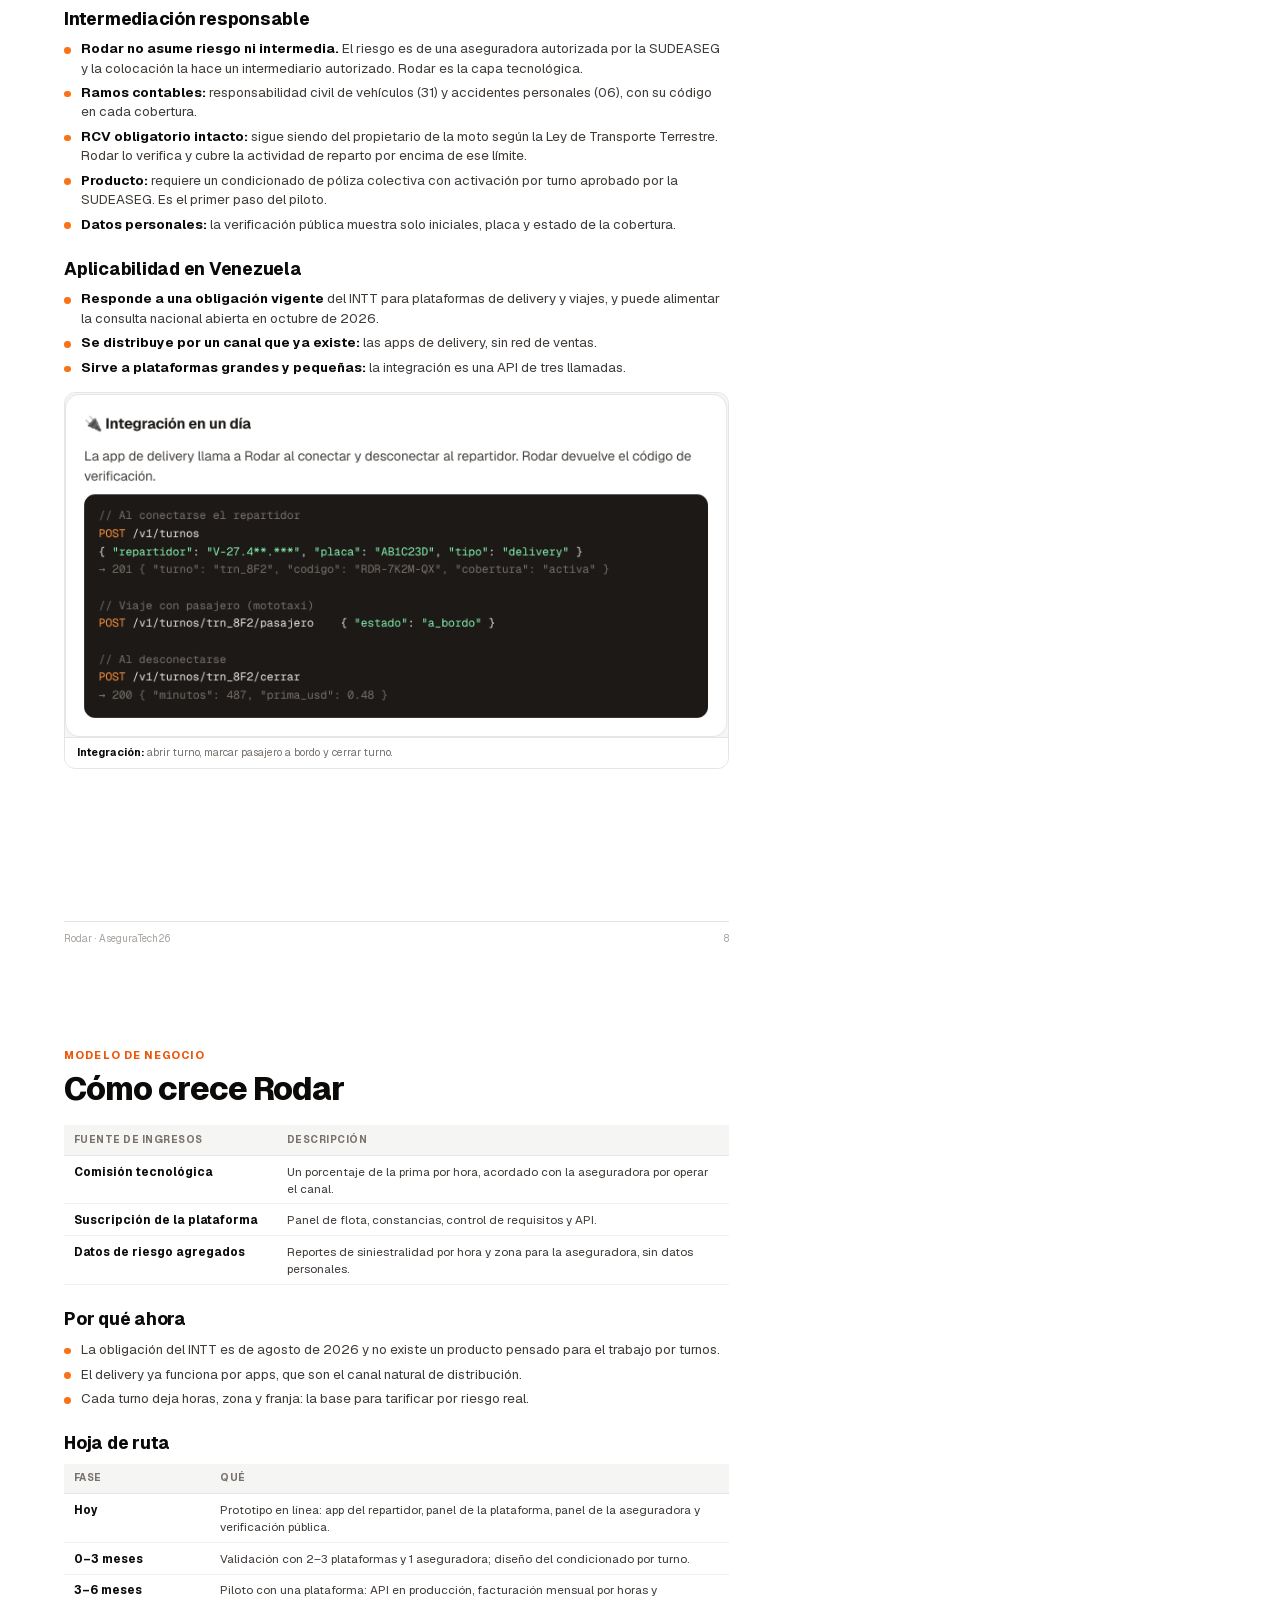
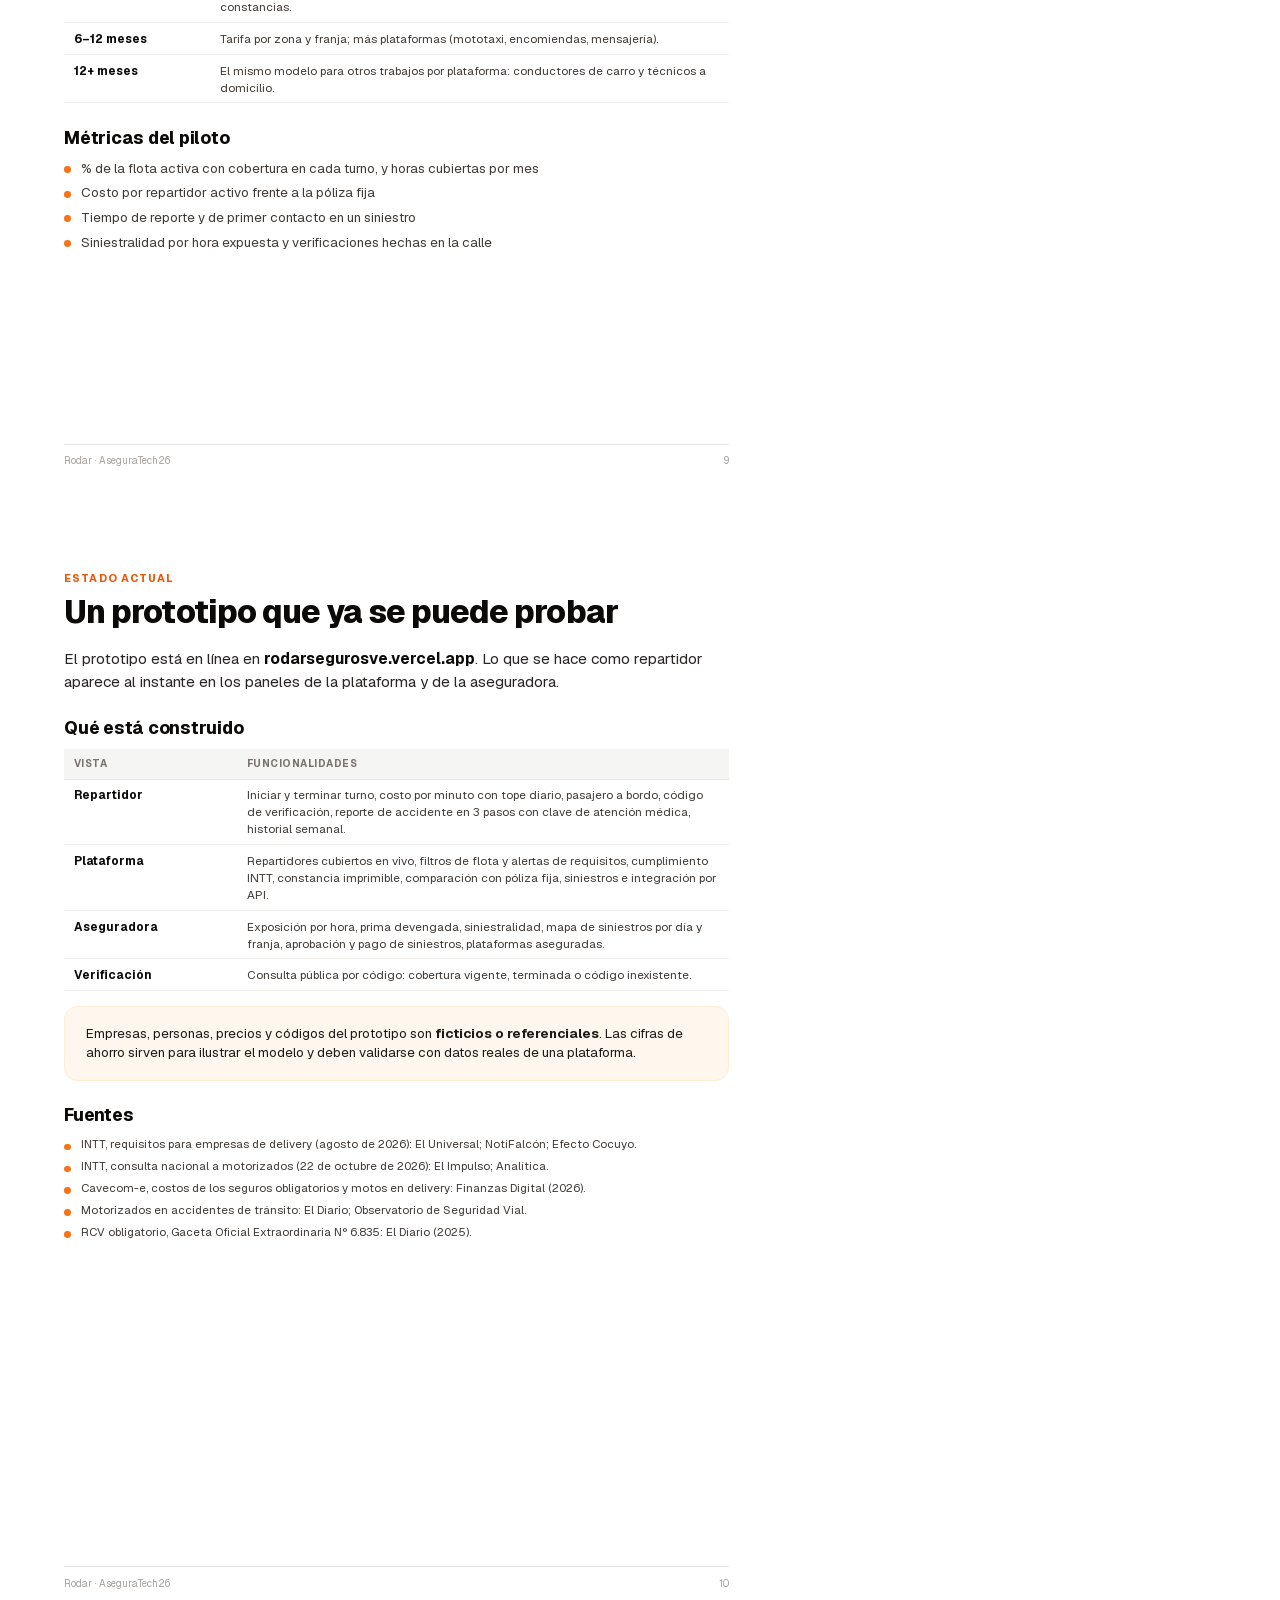
==== commit 907b7733: "Vercel: publicar desde web/ y URL final" ====
--- a/postulacion/principal.html
+++ b/postulacion/principal.html
@@ -77,7 +77,7 @@
     <b>Desafío 3:</b> Nuevos modelos de distribución y seguros<br>
     <b>Desafío 2:</b> Seguros inclusivos, microseguros y masivos<br>
     <b>Etapa:</b> pre-semilla, con prototipo funcional en línea<br>
-    <b>Prototipo:</b> rodar-seguros.vercel.app<br>
+    <b>Prototipo:</b> rodarsegurosve.vercel.app<br>
     Noviembre de 2026
   </div>
 </section>
@@ -253,7 +253,7 @@
 <section class="pagina">
   <div class="seccion">Estado actual</div>
   <h1>Un prototipo que ya se puede probar</h1>
-  <p class="intro">El prototipo está en línea en <b>rodar-seguros.vercel.app</b>. Lo que se hace como repartidor aparece al instante en los paneles de la plataforma y de la aseguradora.</p>
+  <p class="intro">El prototipo está en línea en <b>rodarsegurosve.vercel.app</b>. Lo que se hace como repartidor aparece al instante en los paneles de la plataforma y de la aseguradora.</p>
   <h2>Qué está construido</h2>
   <table>
     <tr><th style="width:26%">Vista</th><th>Funcionalidades</th></tr>
